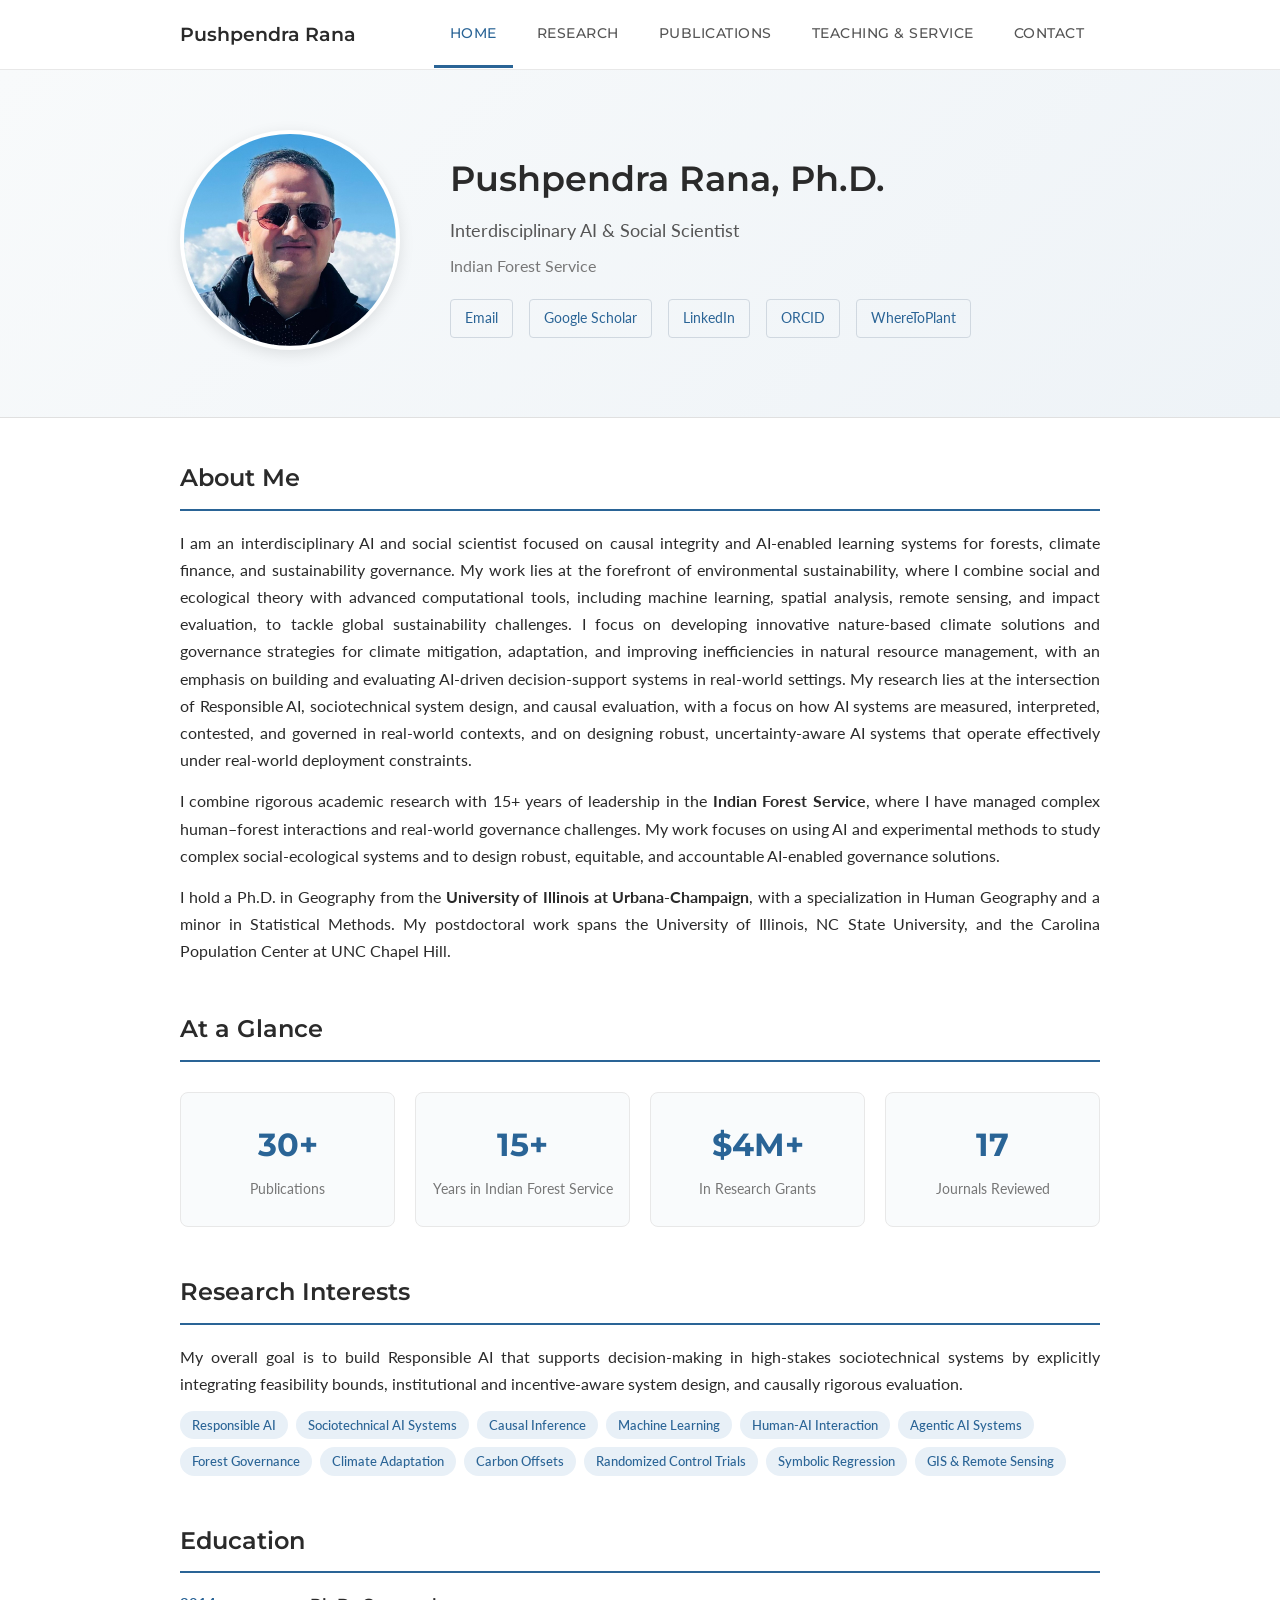
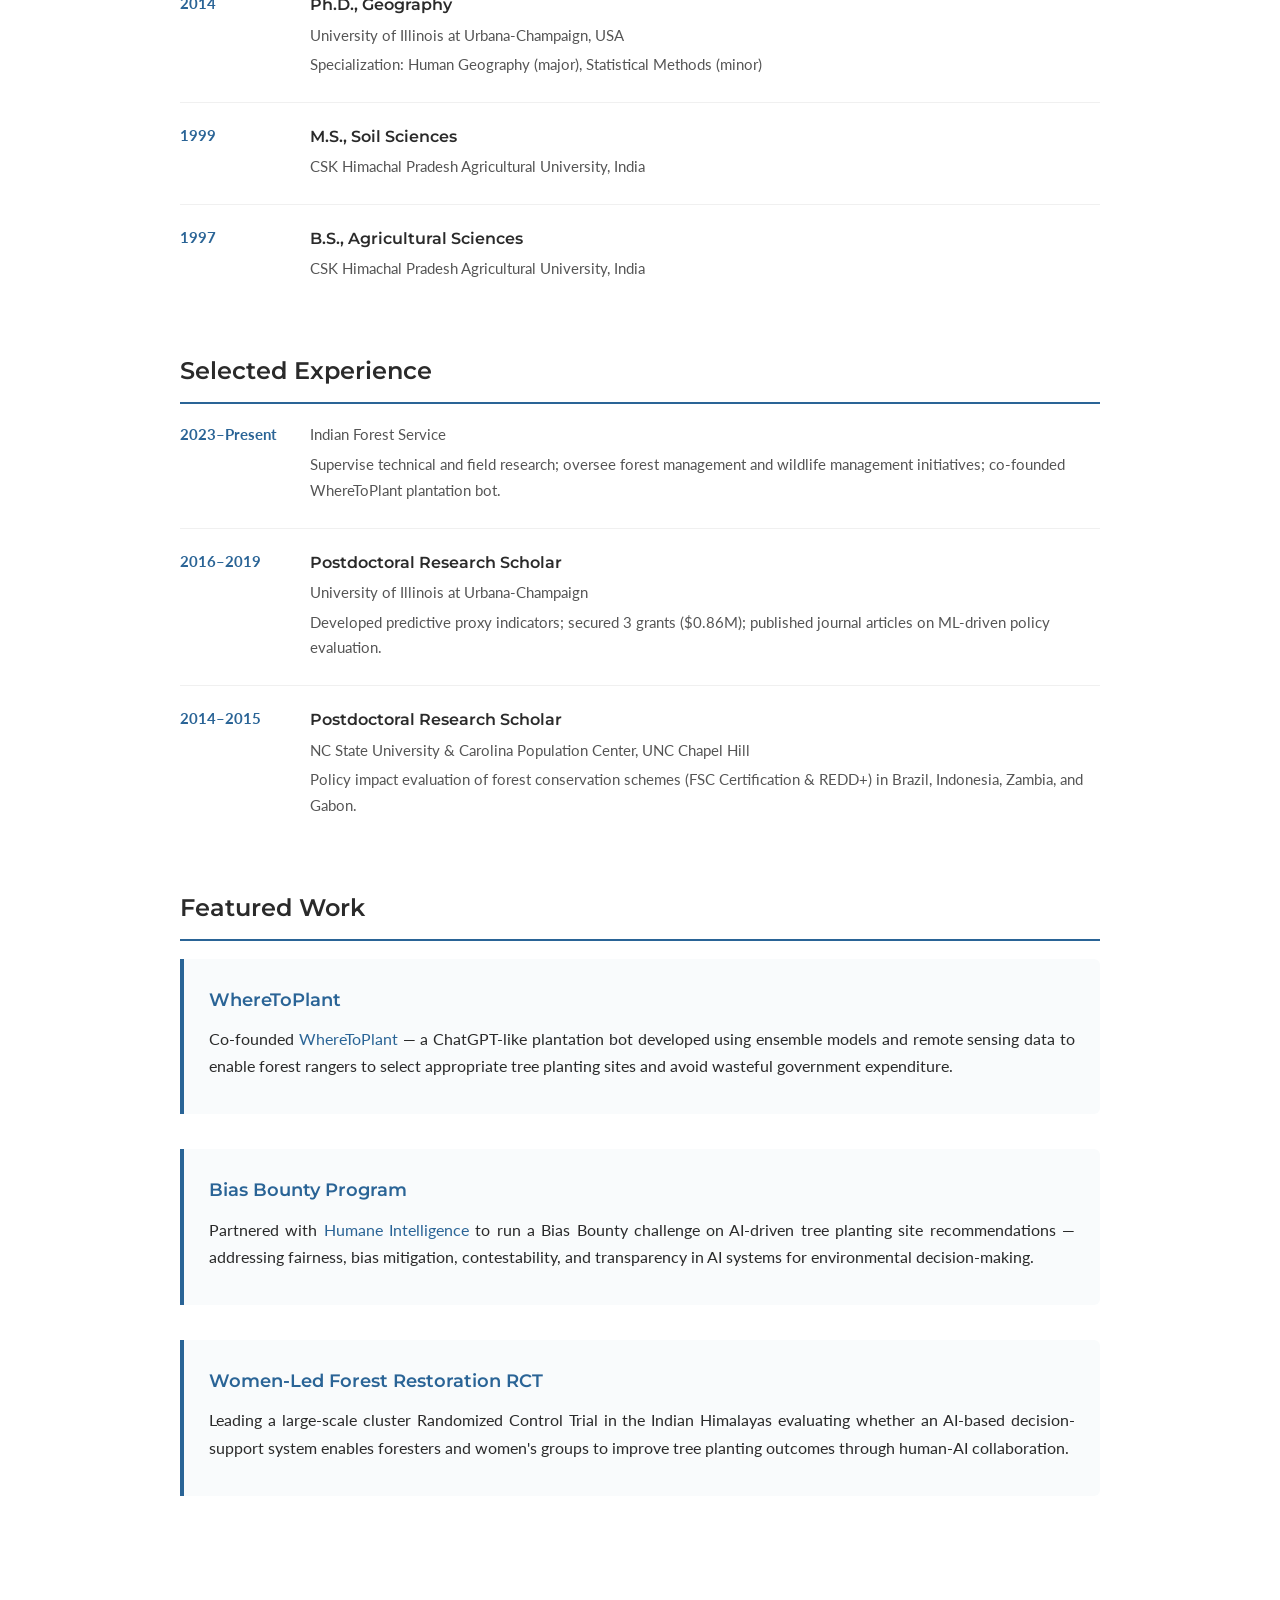
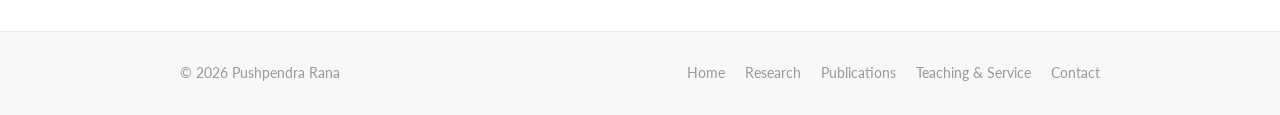
==== index.html @ c412a492 "Update index.html" ====
<!DOCTYPE html>
<html lang="en">
<head>
  <meta charset="UTF-8">
  <meta name="viewport" content="width=device-width, initial-scale=1.0">
  <title>Pushpendra Rana - AI &amp; Social Scientist</title>
  <link rel="stylesheet" href="style.css">
</head>
<body>

  <!-- Navigation -->
  <nav class="navbar">
    <div class="nav-container">
      <a href="index.html" class="nav-brand">Pushpendra Rana</a>
      <button class="nav-toggle" onclick="document.querySelector('.nav-links').classList.toggle('open')">
        <span></span><span></span><span></span>
      </button>
      <ul class="nav-links">
        <li><a href="index.html" class="active">Home</a></li>
        <li><a href="research.html">Research</a></li>
        <li><a href="publications.html">Publications</a></li>
        <li><a href="teaching.html">Teaching &amp; Service</a></li>
        <li><a href="contact.html">Contact</a></li>
      </ul>
    </div>
  </nav>

  <!-- Hero Section -->
  <section class="hero">
    <div class="hero-container">
      <div class="hero-photo">
        <img src="profile.jpg" alt="Pushpendra Rana" class="profile-img">
      </div>
      <div class="hero-text">
        <h1>Pushpendra Rana, Ph.D.</h1>
        <p class="title">Interdisciplinary AI &amp; Social Scientist</p>
        <p class="affiliation">Indian Forest Service</p>
        <div class="hero-links">
          <a href="mailto:pranaifs27@gmail.com">Email</a>
          <a href="https://scholar.google.com/citations?user=rwtphW4AAAAJ&hl=en" target="_blank">Google Scholar</a>
          <a href="https://www.linkedin.com/in/pushpendra-rana-ph-d-63721415/" target="_blank">LinkedIn</a>
          <a href="https://orcid.org/0000-0001-8626-3351" target="_blank">ORCID</a>
          <a href="https://www.wheretoplant.app/" target="_blank">WhereToPlant</a>
        </div>
      </div>
    </div>
  </section>

  <!-- Main Content -->
  <div class="main-content">

    <!-- About -->
    <section class="section">
      <h2>About Me</h2>
      <p>
      I am an interdisciplinary AI and social scientist focused on causal integrity and AI-enabled learning systems for forests, climate finance, and sustainability governance.
      My work lies at the forefront of environmental sustainability, where I combine social and ecological theory with advanced computational tools, including machine learning, spatial analysis, remote sensing, and impact evaluation, to tackle global sustainability challenges. I focus on developing innovative nature-based climate solutions and governance strategies for climate mitigation, adaptation, and improving inefficiencies in natural resource management, with an emphasis on building and evaluating AI-driven decision-support systems in real-world settings.
      My research lies at the intersection of Responsible AI, sociotechnical system design, and causal evaluation, with a focus on how AI systems are measured, interpreted, contested, and governed in real-world contexts, and on designing robust, uncertainty-aware AI systems that operate effectively under real-world deployment constraints.
      </p>
      <p>
        I combine rigorous academic research with 15+ years of leadership in the <strong>Indian Forest Service</strong>, where I have managed complex human&ndash;forest interactions and real-world governance challenges. My work focuses on using AI and experimental methods to study complex social-ecological systems and to design robust, equitable, and accountable AI-enabled governance solutions.
      </p>
      <p>
        I hold a Ph.D. in Geography from the <strong>University of Illinois at Urbana-Champaign</strong>, with a specialization in Human Geography and a minor in Statistical Methods. My postdoctoral work spans the University of Illinois, NC State University, and the Carolina Population Center at UNC Chapel Hill.
      </p>
    </section>

    <!-- Highlights -->
    <section class="section">
      <h2>At a Glance</h2>
      <div class="highlights">
        <div class="highlight-card">
          <span class="number">30+</span>
          <span class="label">Publications</span>
        </div>
        <div class="highlight-card">
          <span class="number">15+</span>
          <span class="label">Years in Indian Forest Service</span>
        </div>
        <div class="highlight-card">
          <span class="number">$4M+</span>
          <span class="label">In Research Grants</span>
        </div>
        <div class="highlight-card">
          <span class="number">17</span>
          <span class="label">Journals Reviewed</span>
        </div>
      </div>
    </section>

    <!-- Research Interests -->
    <section class="section">
      <h2>Research Interests</h2>
      <p>My overall goal is to build Responsible AI that supports decision-making in high-stakes sociotechnical systems by explicitly integrating feasibility bounds, institutional and incentive-aware system design, and causally rigorous evaluation.</p>
      <div class="research-keywords">
        <span class="keyword">Responsible AI</span>
        <span class="keyword">Sociotechnical AI Systems</span>
        <span class="keyword">Causal Inference</span>
        <span class="keyword">Machine Learning</span>
        <span class="keyword">Human-AI Interaction</span>
        <span class="keyword">Agentic AI Systems</span>
        <span class="keyword">Forest Governance</span>
        <span class="keyword">Climate Adaptation</span>
        <span class="keyword">Carbon Offsets</span>
        <span class="keyword">Randomized Control Trials</span>
        <span class="keyword">Symbolic Regression</span>
        <span class="keyword">GIS &amp; Remote Sensing</span>
      </div>
    </section>

    <!-- Education -->
    <section class="section">
      <h2>Education</h2>
      <div class="timeline-item">
        <div class="timeline-year">2014</div>
        <div class="timeline-content">
          <h4>Ph.D., Geography</h4>
          <p>University of Illinois at Urbana-Champaign, USA</p>
          <p>Specialization: Human Geography (major), Statistical Methods (minor)</p>
        </div>
      </div>
      <div class="timeline-item">
        <div class="timeline-year">1999</div>
        <div class="timeline-content">
          <h4>M.S., Soil Sciences</h4>
          <p>CSK Himachal Pradesh Agricultural University, India</p>
        </div>
      </div>
      <div class="timeline-item">
        <div class="timeline-year">1997</div>
        <div class="timeline-content">
          <h4>B.S., Agricultural Sciences</h4>
          <p>CSK Himachal Pradesh Agricultural University, India</p>
        </div>
      </div>
    </section>

    <!-- Selected Experience -->
    <section class="section">
      <h2>Selected Experience</h2>
      <div class="timeline-item">
        <div class="timeline-year">2023&ndash;Present</div>
        <div class="timeline-content">
         <p>Indian Forest Service</p>
          <p>Supervise technical and field research; oversee forest management and wildlife management initiatives; co-founded WhereToPlant plantation bot.</p>
        </div>
       </div>
      <div class="timeline-item">
        <div class="timeline-year">2016&ndash;2019</div>
        <div class="timeline-content">
          <h4>Postdoctoral Research Scholar</h4>
          <p>University of Illinois at Urbana-Champaign</p>
          <p>Developed predictive proxy indicators; secured 3 grants ($0.86M); published journal articles on ML-driven policy evaluation.</p>
        </div>
      </div>
      <div class="timeline-item">
        <div class="timeline-year">2014&ndash;2015</div>
        <div class="timeline-content">
          <h4>Postdoctoral Research Scholar</h4>
          <p>NC State University &amp; Carolina Population Center, UNC Chapel Hill</p>
          <p>Policy impact evaluation of forest conservation schemes (FSC Certification & REDD+) in Brazil, Indonesia, Zambia, and Gabon.</p>
        </div>
      </div>
    </section>

    <!-- News / Featured -->
    <section class="section">
      <h2>Featured Work</h2>
      <div class="research-area">
        <h3>WhereToPlant</h3>
        <p>Co-founded <a href="https://www.wheretoplant.app/" target="_blank">WhereToPlant</a> &mdash; a ChatGPT-like plantation bot developed using ensemble models and remote sensing data to enable forest rangers to select appropriate tree planting sites and avoid wasteful government expenditure.</p>
      </div>
      <div class="research-area">
        <h3>Bias Bounty Program</h3>
        <p>Partnered with <a href="https://humane-intelligence.org/programs-services/bias-bounty/challenge-set-3/" target="_blank">Humane Intelligence</a> to run a Bias Bounty challenge on AI-driven tree planting site recommendations &mdash; addressing fairness, bias mitigation, contestability, and transparency in AI systems for environmental decision-making.</p>
      </div>
      <div class="research-area">
        <h3>Women-Led Forest Restoration RCT</h3>
        <p>Leading a large-scale cluster Randomized Control Trial in the Indian Himalayas evaluating whether an AI-based decision-support system enables foresters and women's groups to improve tree planting outcomes through human-AI collaboration.</p>
      </div>
    </section>

  </div>

  <!-- Footer -->
  <footer class="footer">
    <div class="footer-container">
      <span>&copy; 2026 Pushpendra Rana</span>
      <div class="footer-links">
        <a href="index.html">Home</a>
        <a href="research.html">Research</a>
        <a href="publications.html">Publications</a>
        <a href="teaching.html">Teaching &amp; Service</a>
        <a href="contact.html">Contact</a>
      </div>
    </div>
  </footer>

</body>
</html>
---- style.css ----
/* ========================================
   Pushpendra Rana - Academic Website
   Inspired by clean academic design
   ======================================== */

@import url('https://fonts.googleapis.com/css2?family=Lato:wght@300;400;700&family=Montserrat:wght@400;500;600&display=swap');

/* Reset & Base */
*, *::before, *::after {
  margin: 0;
  padding: 0;
  box-sizing: border-box;
}

html {
  scroll-behavior: smooth;
}

body {
  font-family: 'Lato', sans-serif;
  color: #2a2a2a;
  background-color: #fff;
  line-height: 1.7;
  font-size: 16px;
}

a {
  color: #2a6496;
  text-decoration: none;
  transition: color 0.2s ease;
}

a:hover {
  color: #1a4a6e;
  text-decoration: underline;
}

img {
  max-width: 100%;
  height: auto;
}

/* Navigation */
.navbar {
  background-color: #fff;
  border-bottom: 1px solid #e8e8e8;
  position: sticky;
  top: 0;
  z-index: 100;
}

.nav-container {
  max-width: 960px;
  margin: 0 auto;
  padding: 0 20px;
  display: flex;
  justify-content: space-between;
  align-items: center;
}

.nav-brand {
  font-family: 'Montserrat', sans-serif;
  font-weight: 600;
  font-size: 1.2rem;
  color: #2a2a2a;
  padding: 18px 0;
  text-decoration: none;
}

.nav-brand:hover {
  color: #2a6496;
  text-decoration: none;
}

.nav-links {
  list-style: none;
  display: flex;
  gap: 8px;
}

.nav-links a {
  font-family: 'Montserrat', sans-serif;
  font-weight: 500;
  font-size: 0.9rem;
  color: #555;
  padding: 20px 16px;
  display: block;
  text-decoration: none;
  text-transform: uppercase;
  letter-spacing: 0.5px;
  transition: color 0.2s ease, border-bottom 0.2s ease;
  border-bottom: 3px solid transparent;
}

.nav-links a:hover,
.nav-links a.active {
  color: #2a6496;
  border-bottom: 3px solid #2a6496;
  text-decoration: none;
}

/* Hamburger Menu */
.nav-toggle {
  display: none;
  background: none;
  border: none;
  cursor: pointer;
  padding: 10px;
}

.nav-toggle span {
  display: block;
  width: 25px;
  height: 2px;
  background: #2a2a2a;
  margin: 6px 0;
  transition: 0.3s;
}

/* Hero Section */
.hero {
  background: linear-gradient(135deg, #f8fafb 0%, #eef3f7 100%);
  padding: 60px 0;
  border-bottom: 1px solid #e0e0e0;
}

.hero-container {
  max-width: 960px;
  margin: 0 auto;
  padding: 0 20px;
  display: flex;
  align-items: center;
  gap: 50px;
}

.hero-photo {
  flex-shrink: 0;
}

.hero-photo .profile-img {
  width: 220px;
  height: 220px;
  border-radius: 50%;
  object-fit: cover;
  border: 4px solid #fff;
  box-shadow: 0 4px 15px rgba(0,0,0,0.1);
  background-color: #d0d8e0;
}

/* Placeholder for profile photo */
.photo-placeholder {
  width: 220px;
  height: 220px;
  border-radius: 50%;
  background: linear-gradient(135deg, #4a7c59, #2a6496);
  display: flex;
  align-items: center;
  justify-content: center;
  color: #fff;
  font-size: 4rem;
  font-weight: 700;
  font-family: 'Montserrat', sans-serif;
  border: 4px solid #fff;
  box-shadow: 0 4px 15px rgba(0,0,0,0.1);
}

.hero-text h1 {
  font-family: 'Montserrat', sans-serif;
  font-size: 2.2rem;
  font-weight: 600;
  color: #2a2a2a;
  margin-bottom: 8px;
}

.hero-text .title {
  font-size: 1.1rem;
  color: #555;
  margin-bottom: 6px;
}

.hero-text .affiliation {
  font-size: 1rem;
  color: #777;
  margin-bottom: 20px;
}

.hero-links {
  display: flex;
  gap: 16px;
  flex-wrap: wrap;
}

.hero-links a {
  display: inline-flex;
  align-items: center;
  gap: 6px;
  font-size: 0.9rem;
  color: #2a6496;
  padding: 6px 14px;
  border: 1px solid #d0d8e0;
  border-radius: 4px;
  transition: all 0.2s ease;
}

.hero-links a:hover {
  background-color: #2a6496;
  color: #fff;
  text-decoration: none;
  border-color: #2a6496;
}

/* Main Content */
.main-content {
  max-width: 960px;
  margin: 0 auto;
  padding: 40px 20px;
}

/* Section Styling */
.section {
  margin-bottom: 45px;
}

.section h2 {
  font-family: 'Montserrat', sans-serif;
  font-size: 1.5rem;
  font-weight: 600;
  color: #2a2a2a;
  margin-bottom: 18px;
  padding-bottom: 10px;
  border-bottom: 2px solid #2a6496;
}

.section h3 {
  font-family: 'Montserrat', sans-serif;
  font-size: 1.15rem;
  font-weight: 600;
  color: #333;
  margin-top: 25px;
  margin-bottom: 10px;
}

.section p {
  margin-bottom: 14px;
  text-align: justify;
}

/* Research Areas */
.research-area {
  margin-bottom: 35px;
  padding: 25px;
  background: #f9fbfc;
  border-left: 4px solid #2a6496;
  border-radius: 0 6px 6px 0;
}

.research-area h3 {
  margin-top: 0;
  color: #2a6496;
}

.research-area p {
  margin-bottom: 10px;
}

.research-keywords {
  display: flex;
  flex-wrap: wrap;
  gap: 8px;
  margin-top: 12px;
}

.keyword {
  background-color: #e8f0f7;
  color: #2a6496;
  padding: 3px 12px;
  border-radius: 15px;
  font-size: 0.82rem;
  font-weight: 500;
}

/* Publications */
.pub-list {
  list-style: none;
}

.pub-list li {
  padding: 14px 0;
  border-bottom: 1px solid #f0f0f0;
  font-size: 0.95rem;
  line-height: 1.6;
}

.pub-list li:last-child {
  border-bottom: none;
}

.pub-year {
  display: inline-block;
  font-weight: 700;
  color: #2a6496;
  min-width: 45px;
}

.pub-title {
  font-weight: 600;
}

.pub-journal {
  font-style: italic;
  color: #555;
}

.pub-link {
  font-size: 0.85rem;
  margin-left: 4px;
}

/* Education & Experience */
.timeline-item {
  display: flex;
  gap: 20px;
  margin-bottom: 20px;
  padding-bottom: 20px;
  border-bottom: 1px solid #f0f0f0;
}

.timeline-item:last-child {
  border-bottom: none;
}

.timeline-year {
  flex-shrink: 0;
  width: 110px;
  font-weight: 700;
  color: #2a6496;
  font-size: 0.95rem;
}

.timeline-content h4 {
  font-family: 'Montserrat', sans-serif;
  font-weight: 600;
  font-size: 1rem;
  margin-bottom: 4px;
}

.timeline-content p {
  font-size: 0.95rem;
  color: #555;
  margin-bottom: 4px;
  text-align: left;
}

/* Contact Page */
.contact-grid {
  display: grid;
  grid-template-columns: 1fr 1fr;
  gap: 40px;
  margin-top: 20px;
}

.contact-info h3 {
  margin-top: 0;
}

.contact-info p {
  margin-bottom: 12px;
  font-size: 0.95rem;
}

.contact-info .label {
  font-weight: 700;
  color: #2a6496;
  display: block;
  margin-bottom: 2px;
  font-size: 0.85rem;
  text-transform: uppercase;
  letter-spacing: 0.5px;
}

.contact-map {
  background: #f0f4f8;
  border-radius: 8px;
  display: flex;
  align-items: center;
  justify-content: center;
  min-height: 250px;
  color: #777;
  font-style: italic;
}

/* Highlights / Stats */
.highlights {
  display: grid;
  grid-template-columns: repeat(4, 1fr);
  gap: 20px;
  margin: 30px 0;
}

.highlight-card {
  text-align: center;
  padding: 25px 15px;
  background: #f9fbfc;
  border-radius: 8px;
  border: 1px solid #e8e8e8;
}

.highlight-card .number {
  font-family: 'Montserrat', sans-serif;
  font-size: 2rem;
  font-weight: 700;
  color: #2a6496;
  display: block;
}

.highlight-card .label {
  font-size: 0.85rem;
  color: #777;
  margin-top: 5px;
  display: block;
}

/* Page Header (for inner pages) */
.page-header {
  background: linear-gradient(135deg, #f8fafb 0%, #eef3f7 100%);
  padding: 40px 0;
  border-bottom: 1px solid #e0e0e0;
}

.page-header h1 {
  max-width: 960px;
  margin: 0 auto;
  padding: 0 20px;
  font-family: 'Montserrat', sans-serif;
  font-size: 2rem;
  font-weight: 600;
  color: #2a2a2a;
}

/* Footer */
.footer {
  background-color: #f8f8f8;
  border-top: 1px solid #e8e8e8;
  padding: 30px 0;
  margin-top: 50px;
}

.footer-container {
  max-width: 960px;
  margin: 0 auto;
  padding: 0 20px;
  display: flex;
  justify-content: space-between;
  align-items: center;
  font-size: 0.85rem;
  color: #999;
}

.footer-links {
  display: flex;
  gap: 20px;
}

.footer-links a {
  color: #999;
  font-size: 0.85rem;
}

.footer-links a:hover {
  color: #2a6496;
}

/* Responsive */
@media (max-width: 768px) {
  .nav-toggle {
    display: block;
  }

  .nav-links {
    display: none;
    position: absolute;
    top: 100%;
    left: 0;
    right: 0;
    background: #fff;
    flex-direction: column;
    border-bottom: 1px solid #e8e8e8;
    box-shadow: 0 4px 6px rgba(0,0,0,0.05);
  }

  .nav-links.open {
    display: flex;
  }

  .nav-links a {
    padding: 14px 20px;
    border-bottom: none;
  }

  .hero-container {
    flex-direction: column;
    text-align: center;
    gap: 25px;
    padding: 0 20px;
  }

  .hero-links {
    justify-content: center;
  }

  .hero-text h1 {
    font-size: 1.8rem;
  }

  .highlights {
    grid-template-columns: repeat(2, 1fr);
  }

  .contact-grid {
    grid-template-columns: 1fr;
  }

  .timeline-item {
    flex-direction: column;
    gap: 5px;
  }

  .timeline-year {
    width: auto;
  }

  .footer-container {
    flex-direction: column;
    gap: 10px;
    text-align: center;
  }
}

@media (max-width: 480px) {
  .highlights {
    grid-template-columns: 1fr 1fr;
    gap: 12px;
  }

  .hero-text h1 {
    font-size: 1.5rem;
  }

  .photo-placeholder {
    width: 160px;
    height: 160px;
    font-size: 3rem;
  }
}
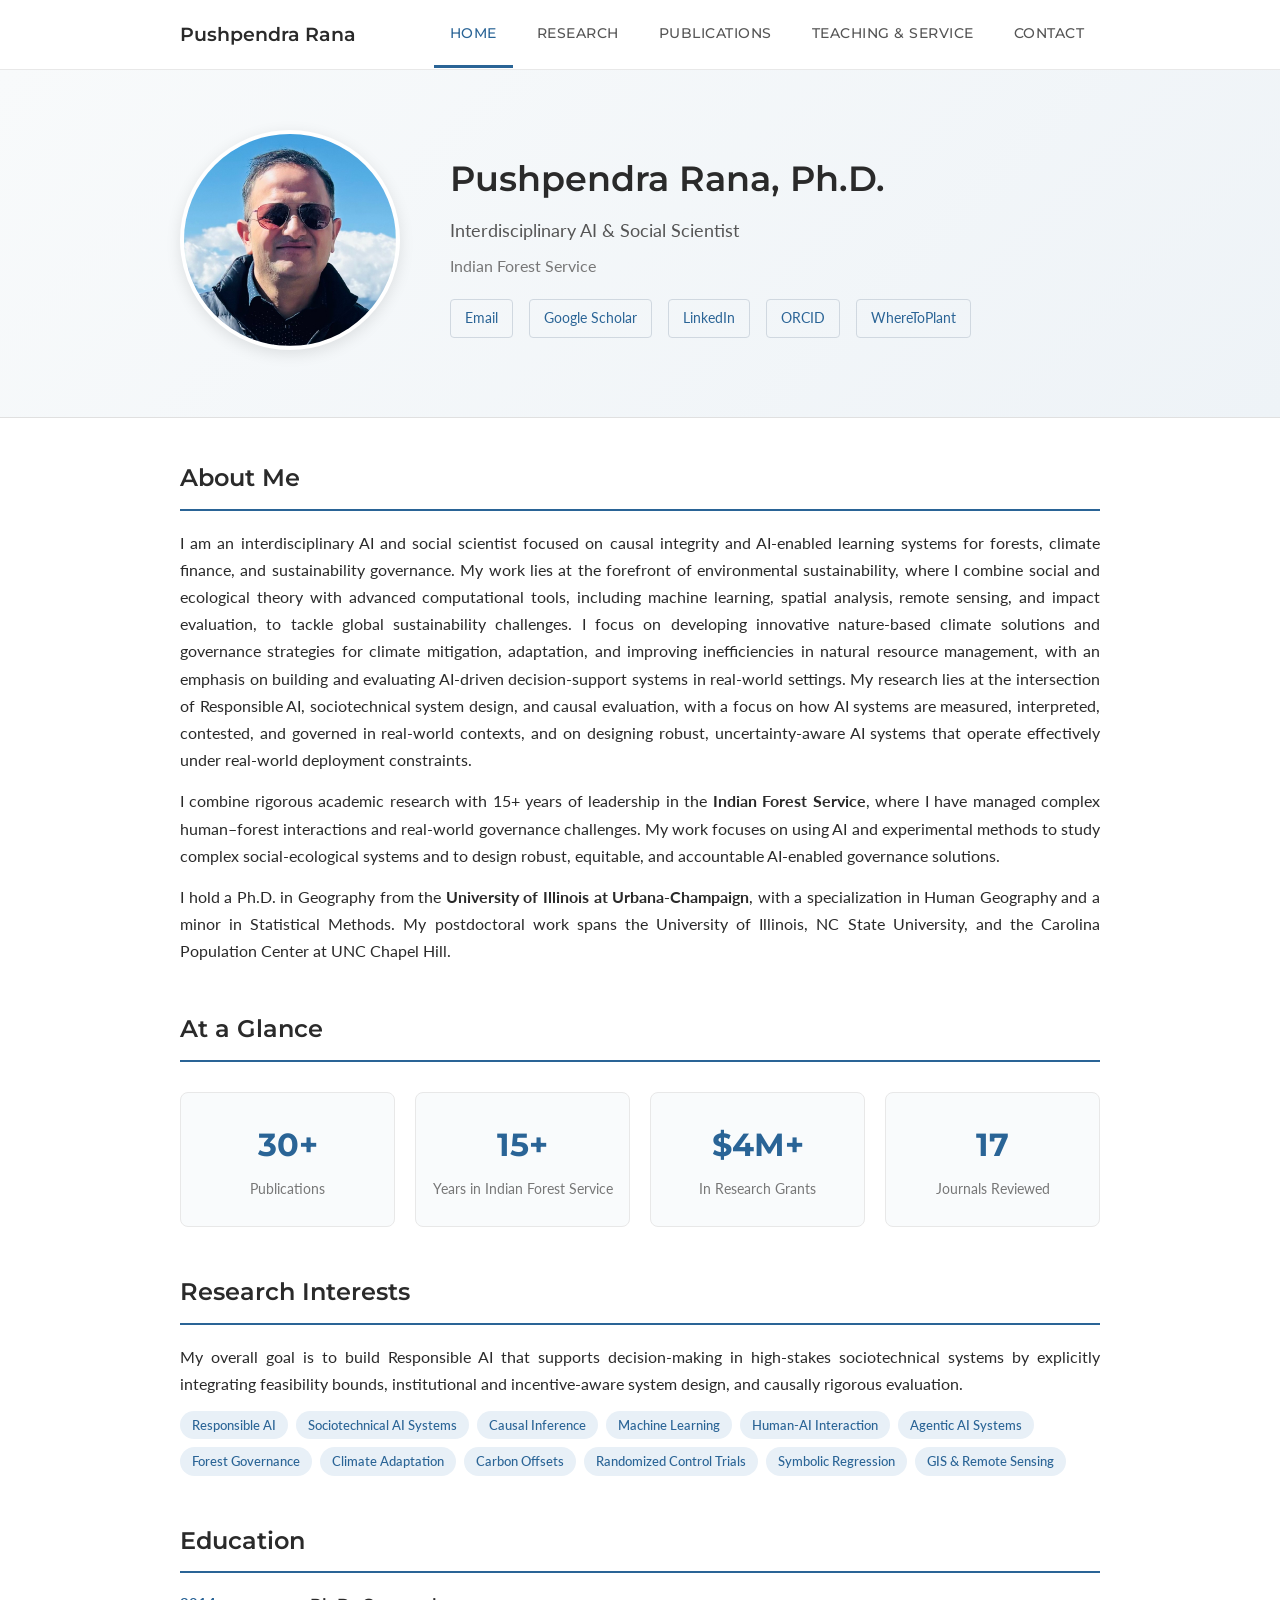
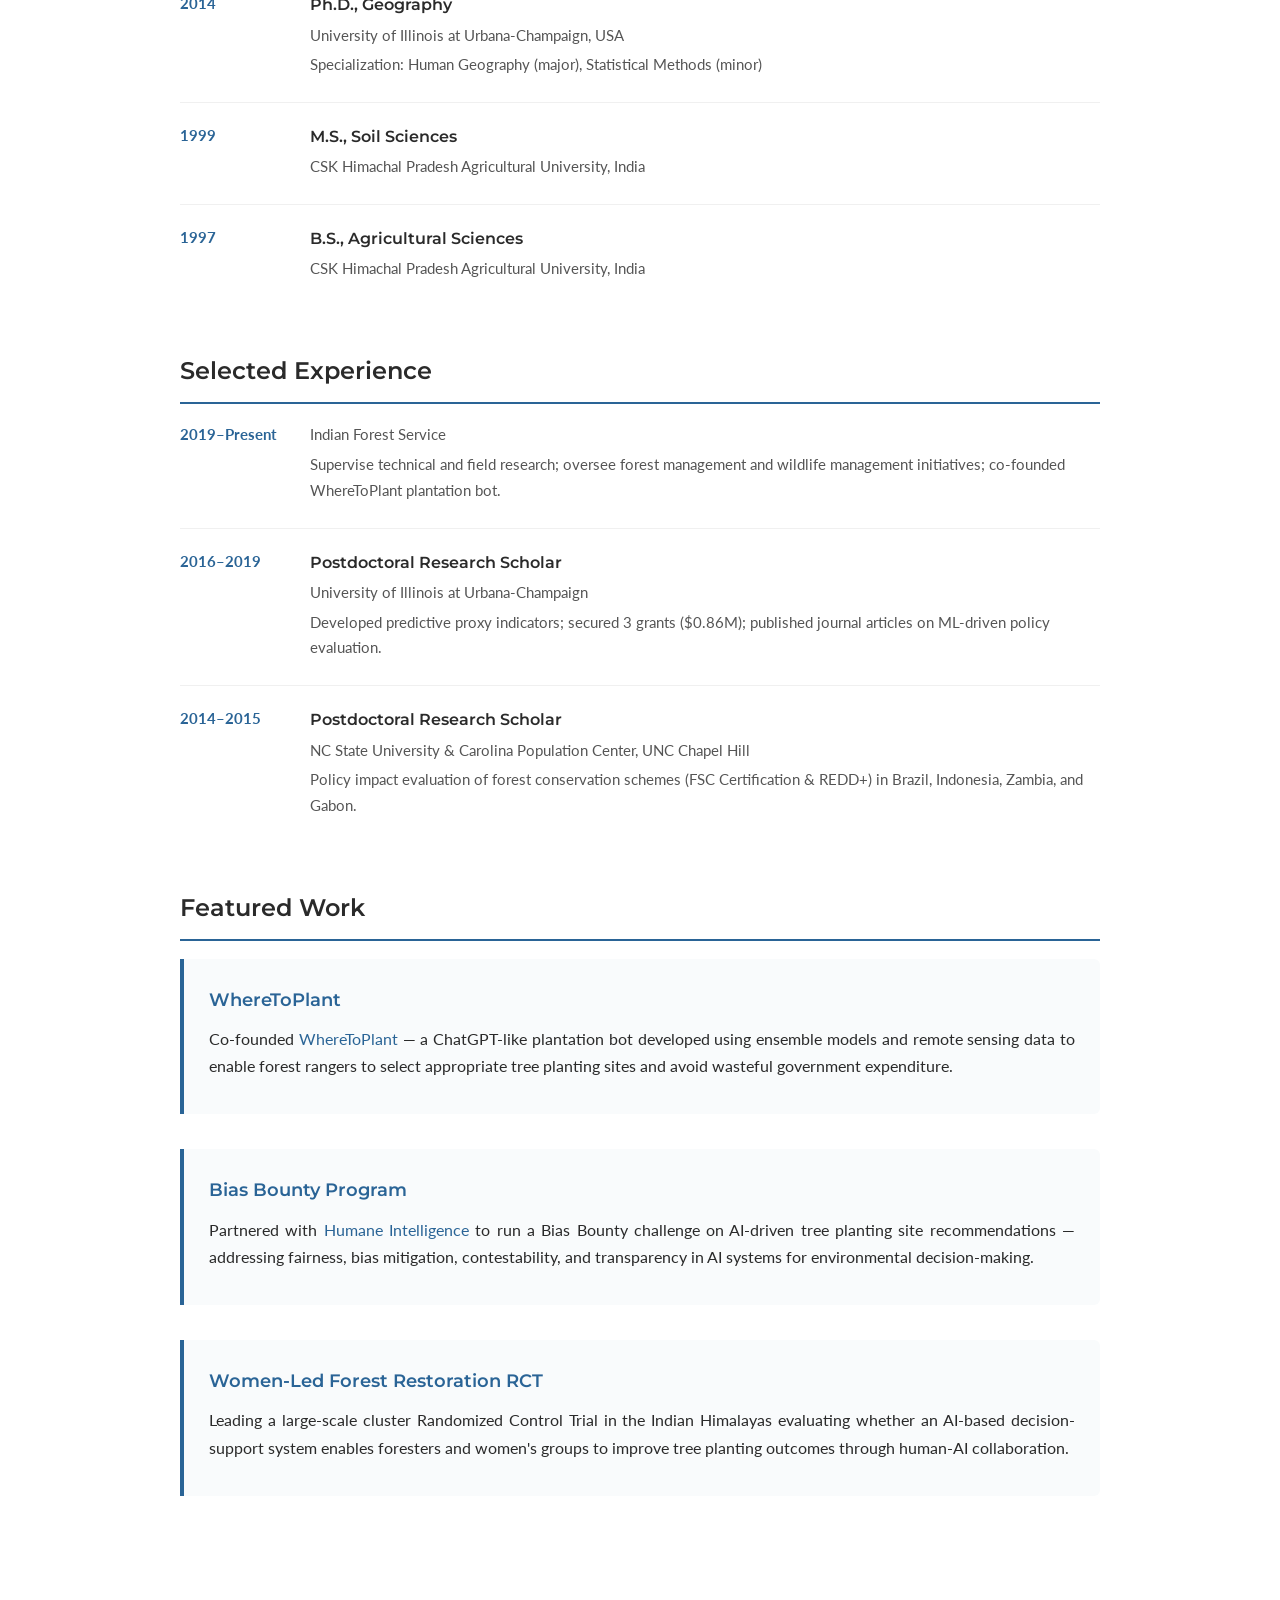
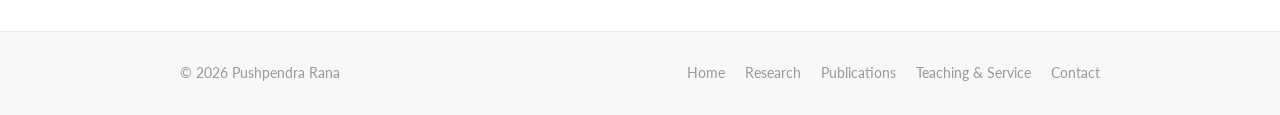
==== commit 0a275944: "Update index.html" ====
--- a/index.html
+++ b/index.html
@@ -139,7 +139,7 @@
     <section class="section">
       <h2>Selected Experience</h2>
       <div class="timeline-item">
-        <div class="timeline-year">2023&ndash;Present</div>
+        <div class="timeline-year">2019&ndash;Present</div>
         <div class="timeline-content">
          <p>Indian Forest Service</p>
           <p>Supervise technical and field research; oversee forest management and wildlife management initiatives; co-founded WhereToPlant plantation bot.</p>
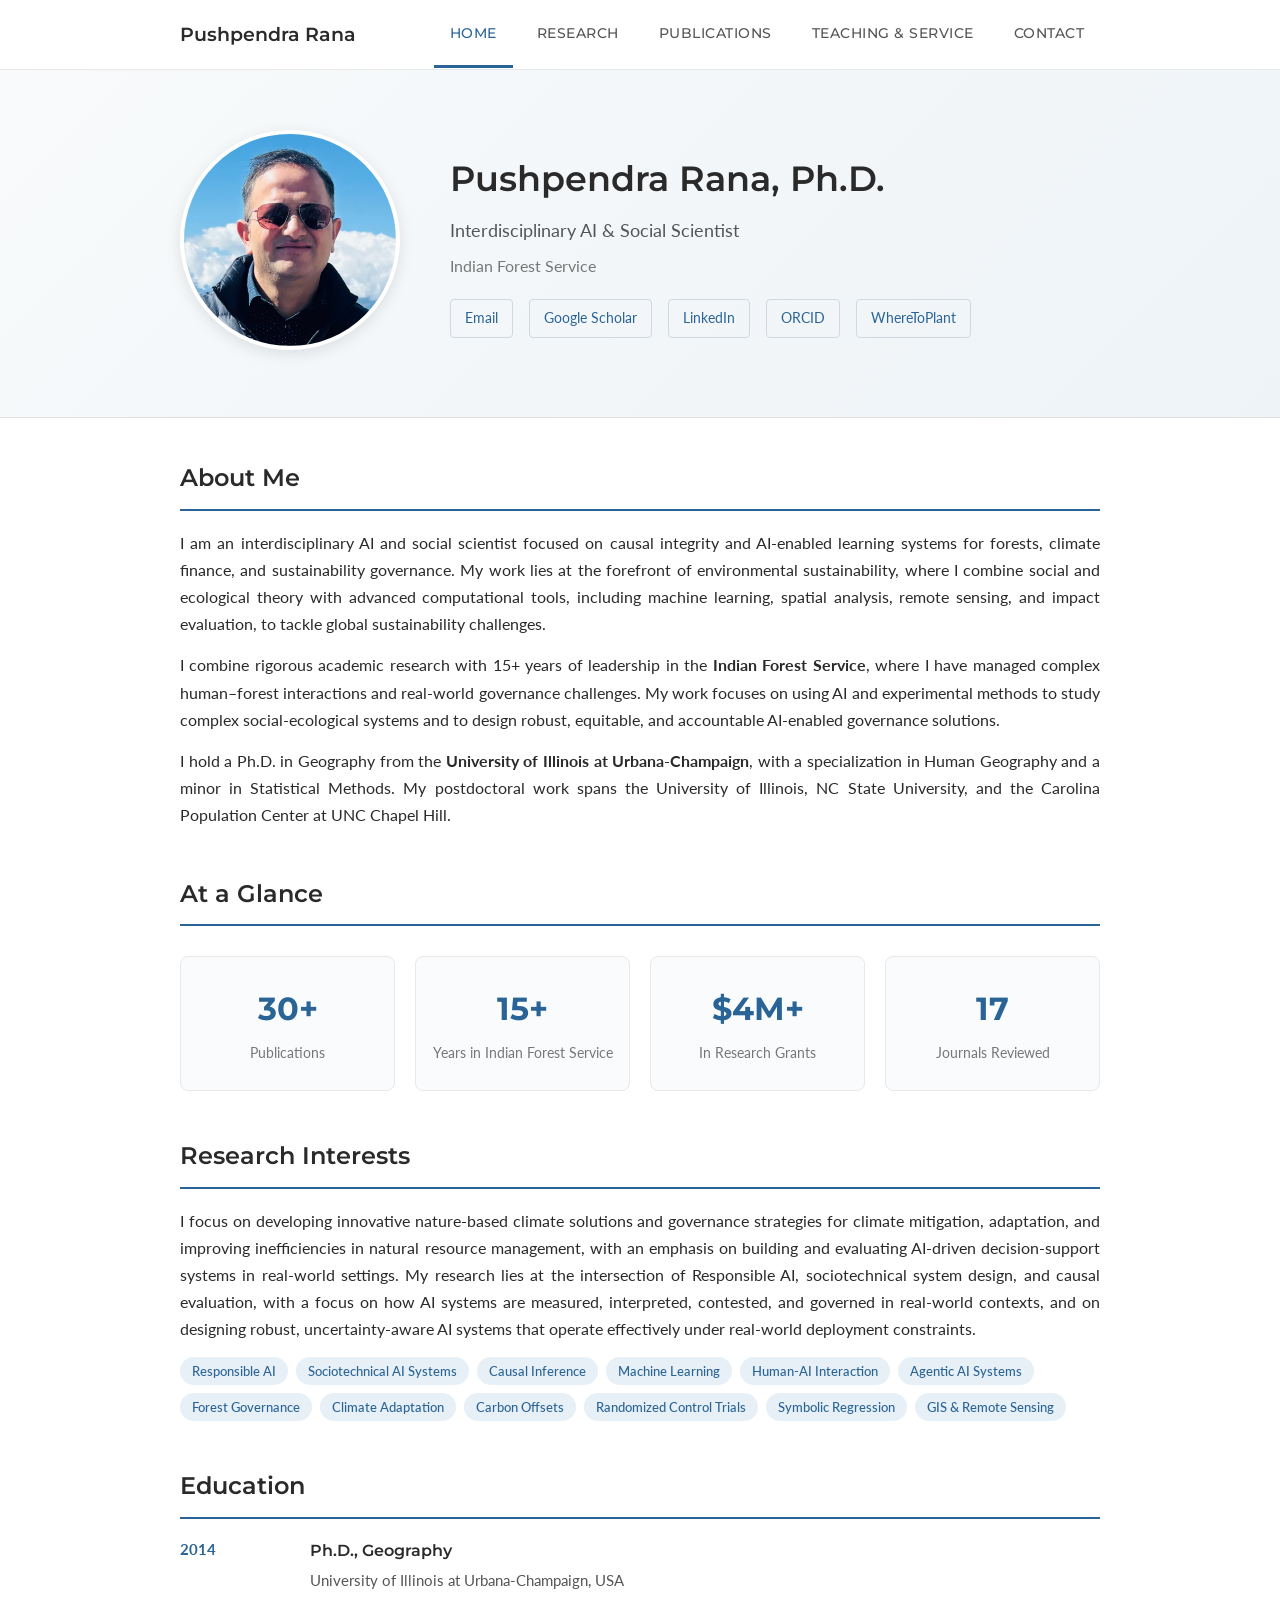
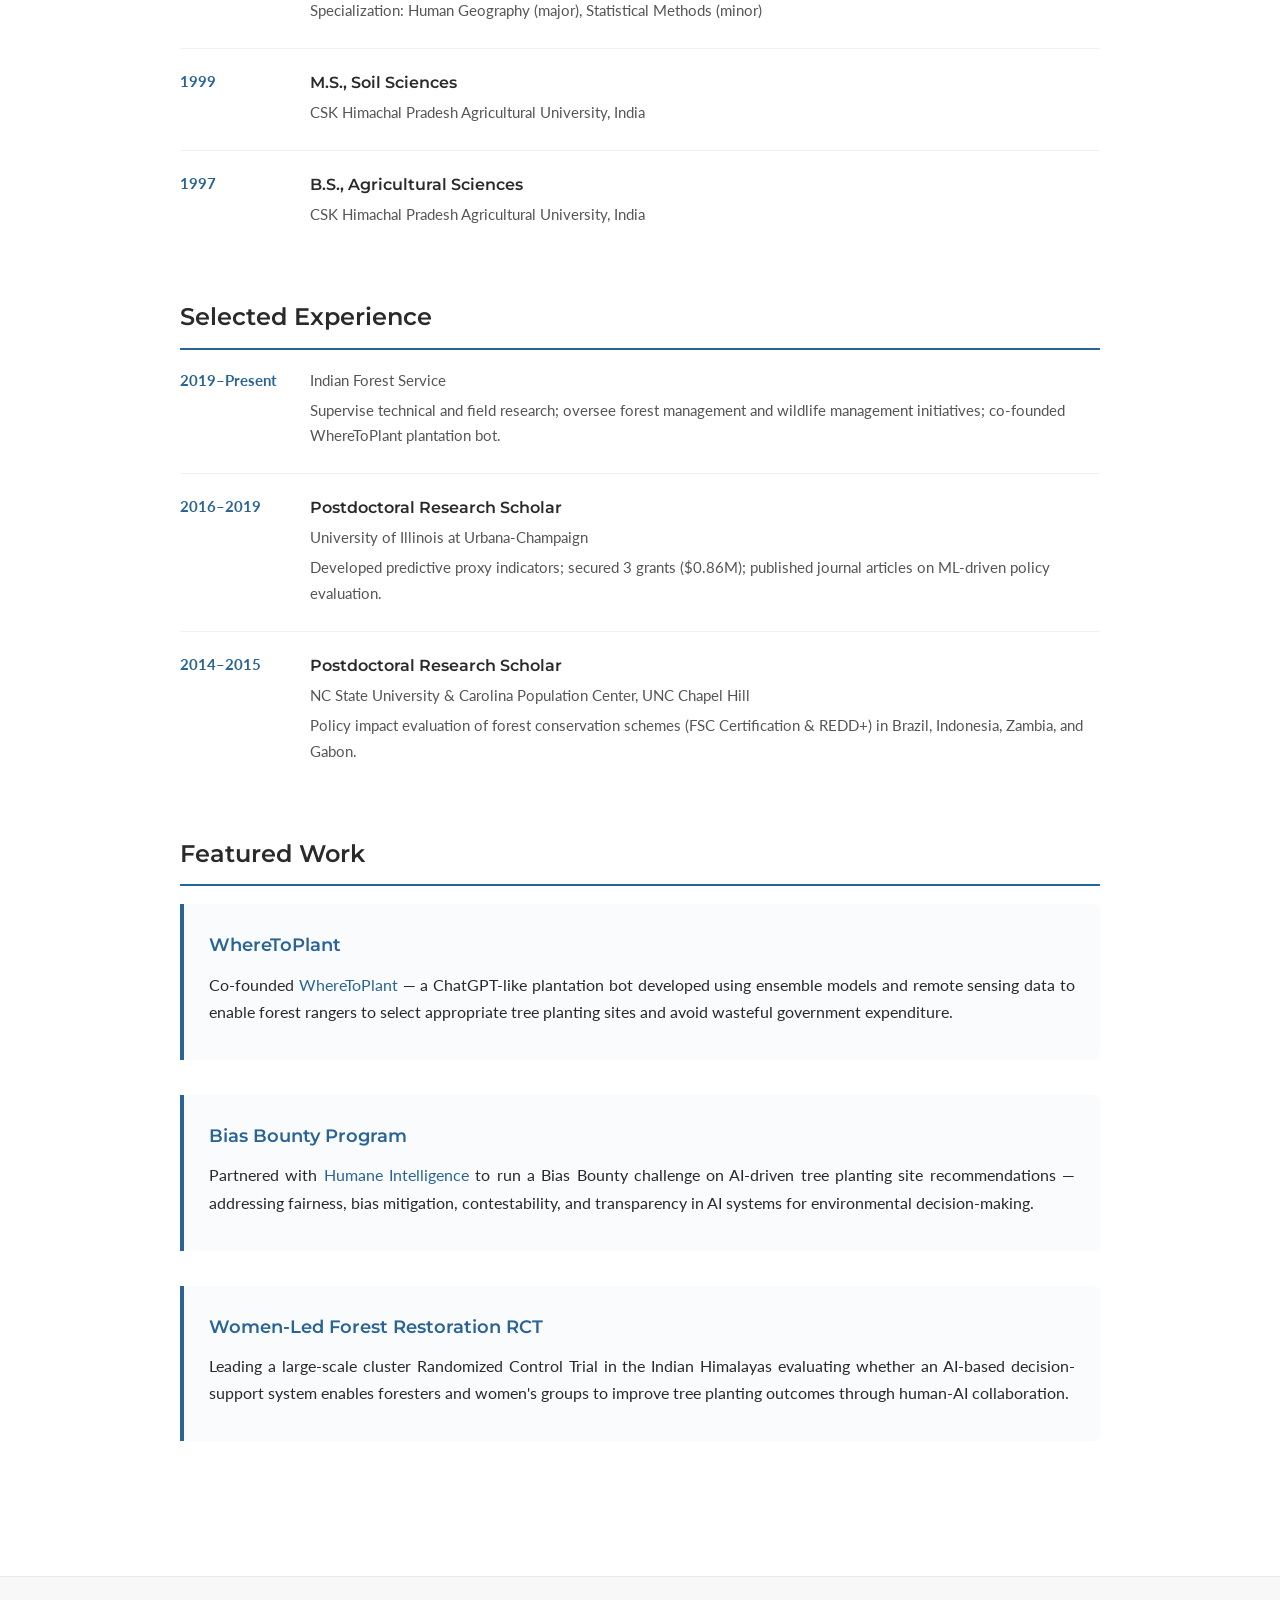
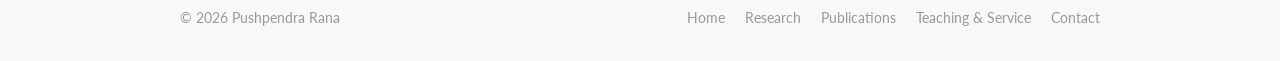
==== commit cea048c8: "Update index.html" ====
--- a/index.html
+++ b/index.html
@@ -54,9 +54,7 @@
       <h2>About Me</h2>
       <p>
       I am an interdisciplinary AI and social scientist focused on causal integrity and AI-enabled learning systems for forests, climate finance, and sustainability governance.
-      My work lies at the forefront of environmental sustainability, where I combine social and ecological theory with advanced computational tools, including machine learning, spatial analysis, remote sensing, and impact evaluation, to tackle global sustainability challenges. I focus on developing innovative nature-based climate solutions and governance strategies for climate mitigation, adaptation, and improving inefficiencies in natural resource management, with an emphasis on building and evaluating AI-driven decision-support systems in real-world settings.
-      My research lies at the intersection of Responsible AI, sociotechnical system design, and causal evaluation, with a focus on how AI systems are measured, interpreted, contested, and governed in real-world contexts, and on designing robust, uncertainty-aware AI systems that operate effectively under real-world deployment constraints.
-      </p>
+      My work lies at the forefront of environmental sustainability, where I combine social and ecological theory with advanced computational tools, including machine learning, spatial analysis, remote sensing, and impact evaluation, to tackle global sustainability challenges. 
       <p>
         I combine rigorous academic research with 15+ years of leadership in the <strong>Indian Forest Service</strong>, where I have managed complex human&ndash;forest interactions and real-world governance challenges. My work focuses on using AI and experimental methods to study complex social-ecological systems and to design robust, equitable, and accountable AI-enabled governance solutions.
       </p>
@@ -91,7 +89,10 @@
     <!-- Research Interests -->
     <section class="section">
       <h2>Research Interests</h2>
-      <p>My overall goal is to build Responsible AI that supports decision-making in high-stakes sociotechnical systems by explicitly integrating feasibility bounds, institutional and incentive-aware system design, and causally rigorous evaluation.</p>
+      <p>I focus on developing innovative nature-based climate solutions and governance strategies for climate mitigation, adaptation, and improving inefficiencies in natural resource management, with an emphasis on building and evaluating AI-driven decision-support systems in real-world settings.
+      My research lies at the intersection of Responsible AI, sociotechnical system design, and causal evaluation, with a focus on how AI systems are measured, interpreted, contested, and governed in real-world contexts, and on designing robust, uncertainty-aware AI systems that operate effectively under real-world deployment constraints.
+      </p>
+      </p>
       <div class="research-keywords">
         <span class="keyword">Responsible AI</span>
         <span class="keyword">Sociotechnical AI Systems</span>
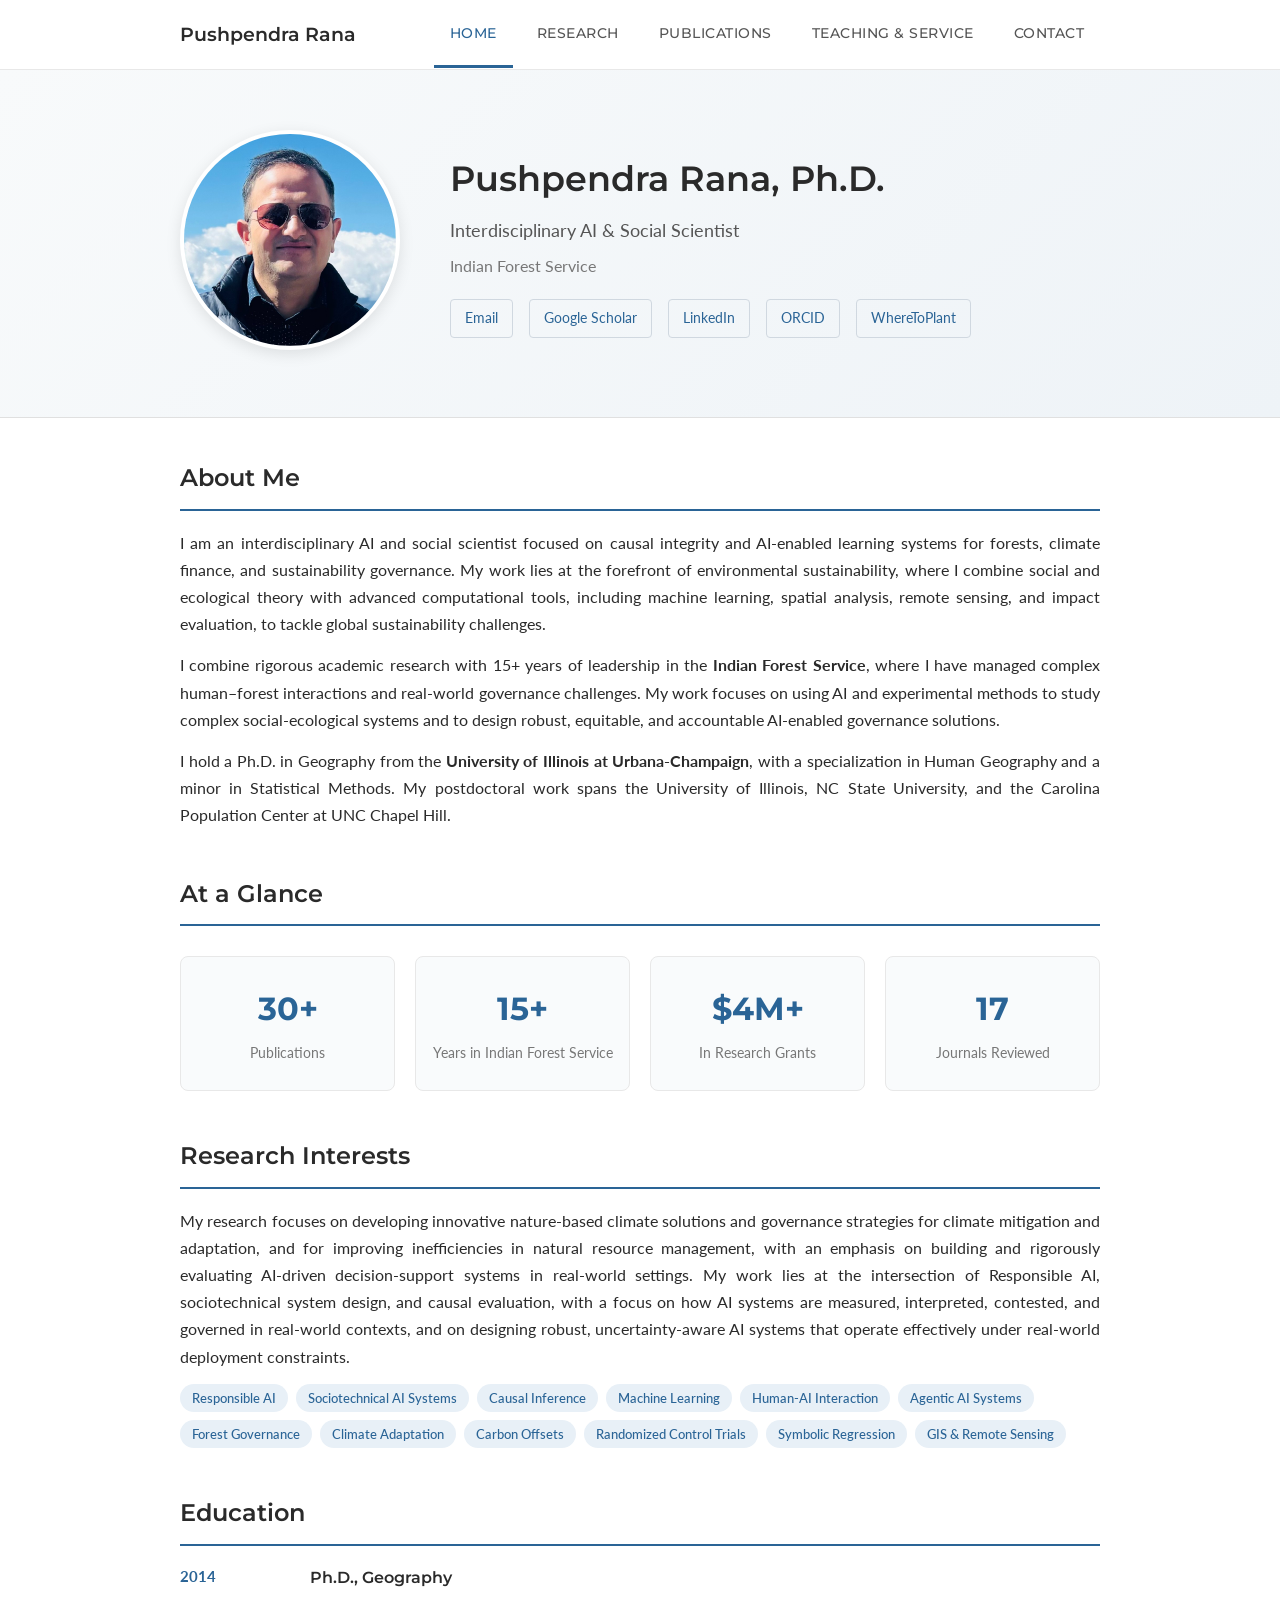
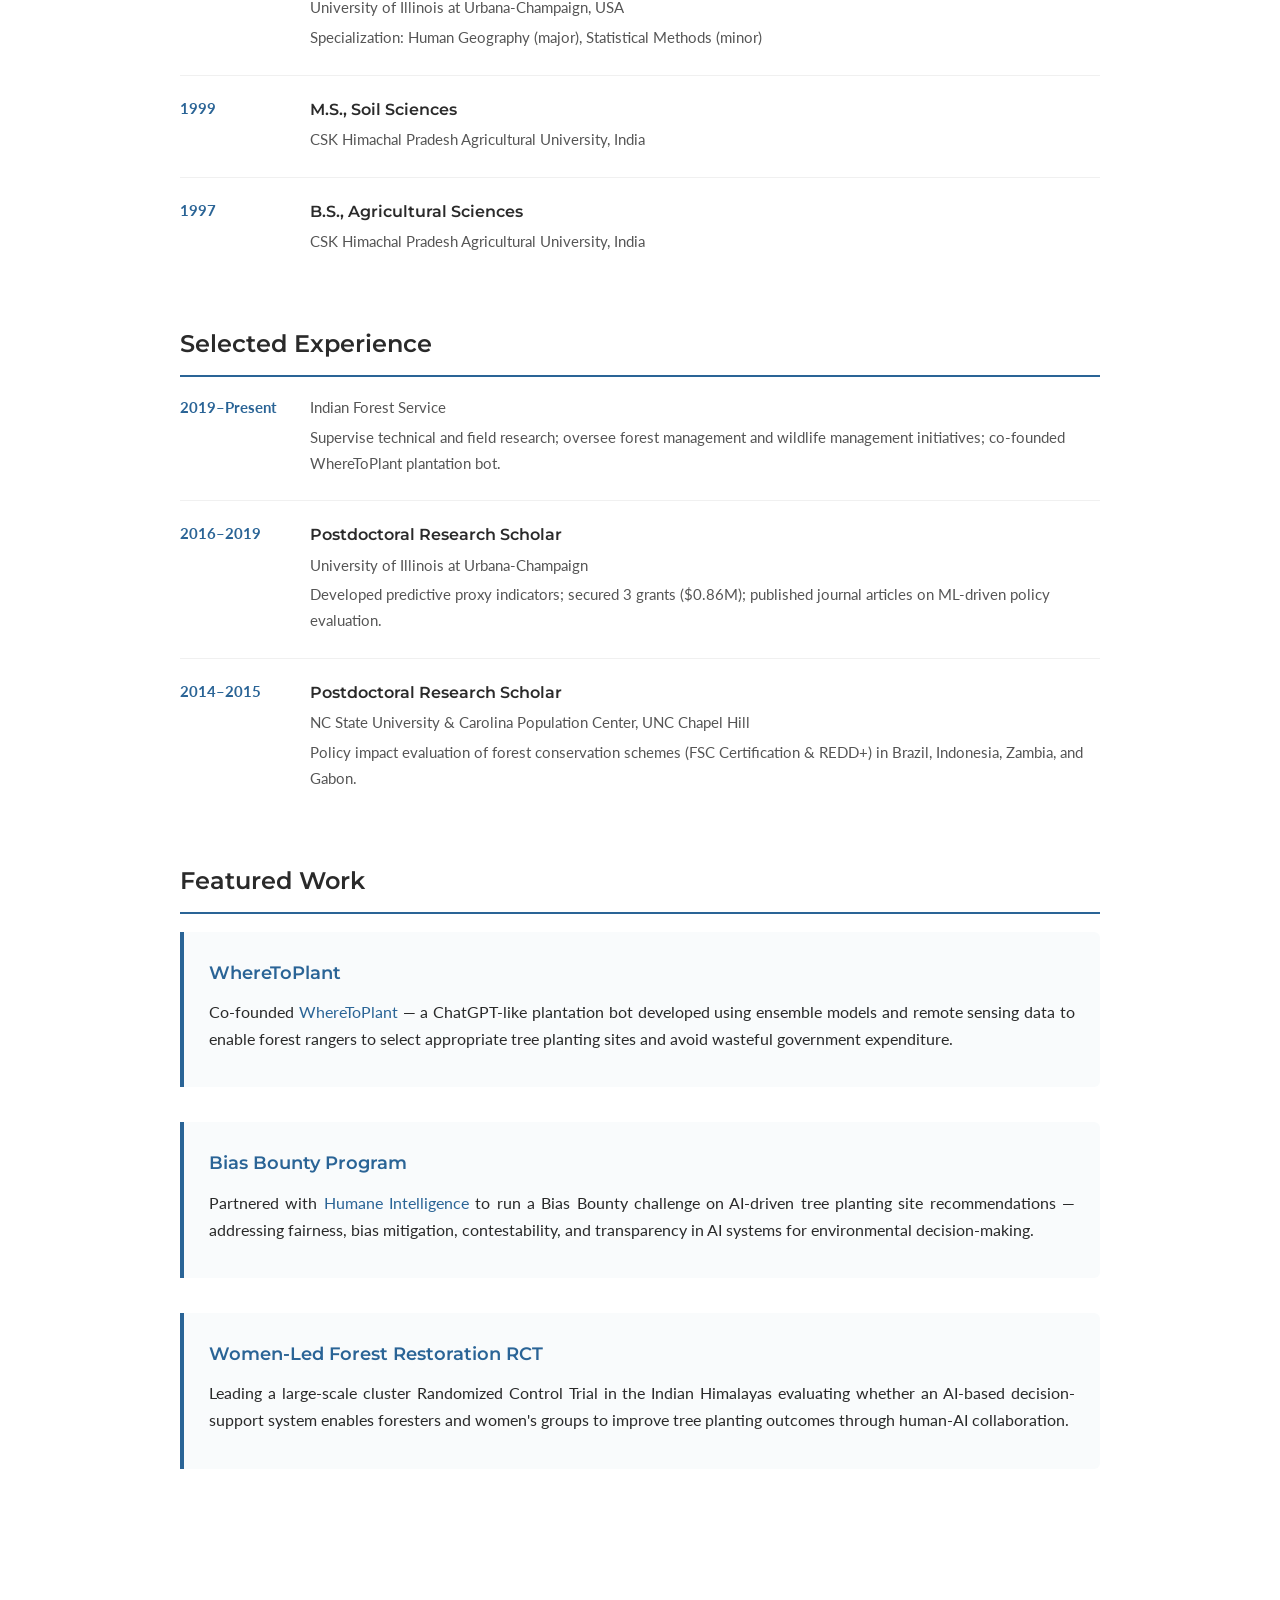
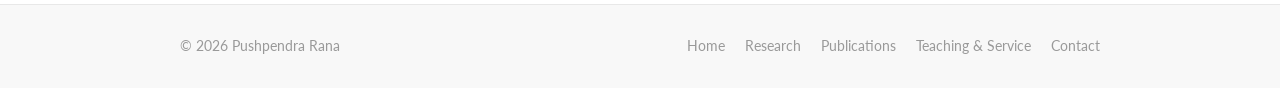
==== commit 8cfe844a: "Update index.html" ====
--- a/index.html
+++ b/index.html
@@ -89,9 +89,7 @@
     <!-- Research Interests -->
     <section class="section">
       <h2>Research Interests</h2>
-      <p>I focus on developing innovative nature-based climate solutions and governance strategies for climate mitigation, adaptation, and improving inefficiencies in natural resource management, with an emphasis on building and evaluating AI-driven decision-support systems in real-world settings.
-      My research lies at the intersection of Responsible AI, sociotechnical system design, and causal evaluation, with a focus on how AI systems are measured, interpreted, contested, and governed in real-world contexts, and on designing robust, uncertainty-aware AI systems that operate effectively under real-world deployment constraints.
-      </p>
+      <p>My research focuses on developing innovative nature-based climate solutions and governance strategies for climate mitigation and adaptation, and for improving inefficiencies in natural resource management, with an emphasis on building and rigorously evaluating AI-driven decision-support systems in real-world settings. My work lies at the intersection of Responsible AI, sociotechnical system design, and causal evaluation, with a focus on how AI systems are measured, interpreted, contested, and governed in real-world contexts, and on designing robust, uncertainty-aware AI systems that operate effectively under real-world deployment constraints.  </p>
       </p>
       <div class="research-keywords">
         <span class="keyword">Responsible AI</span>
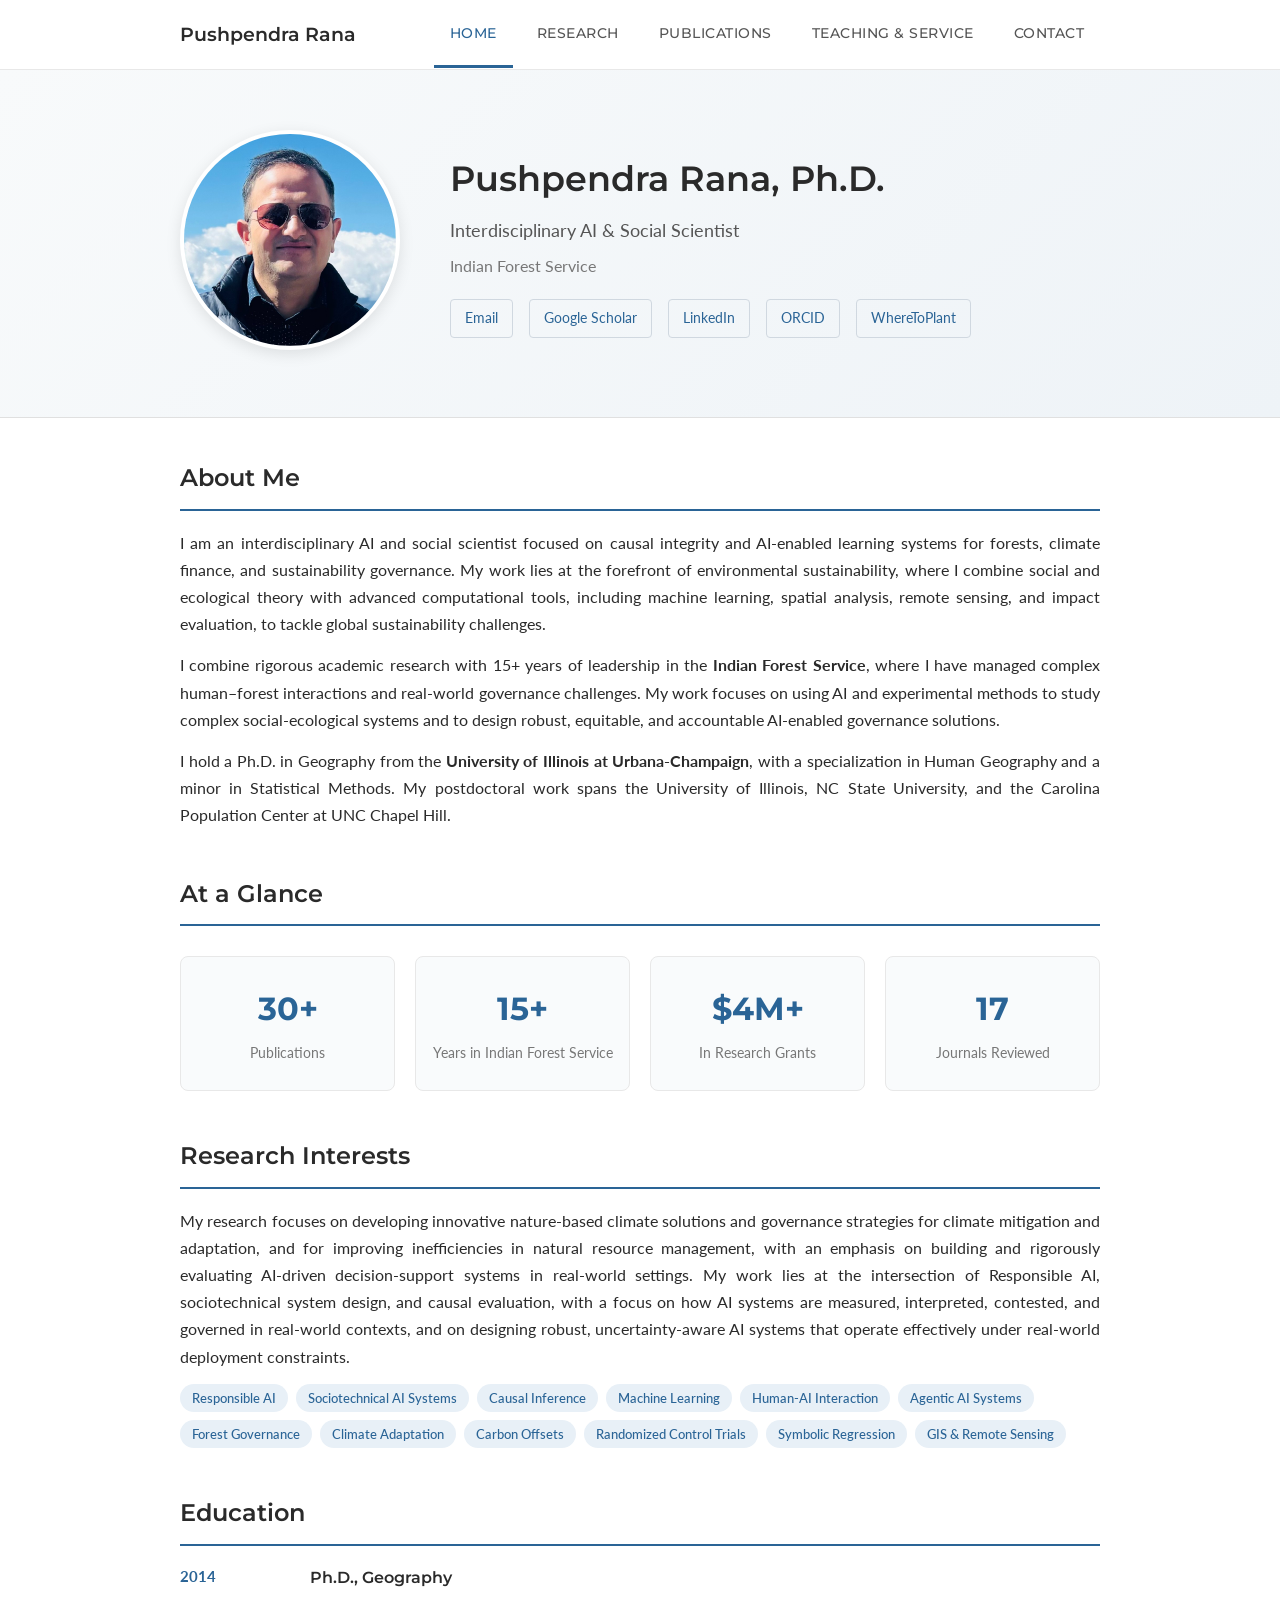
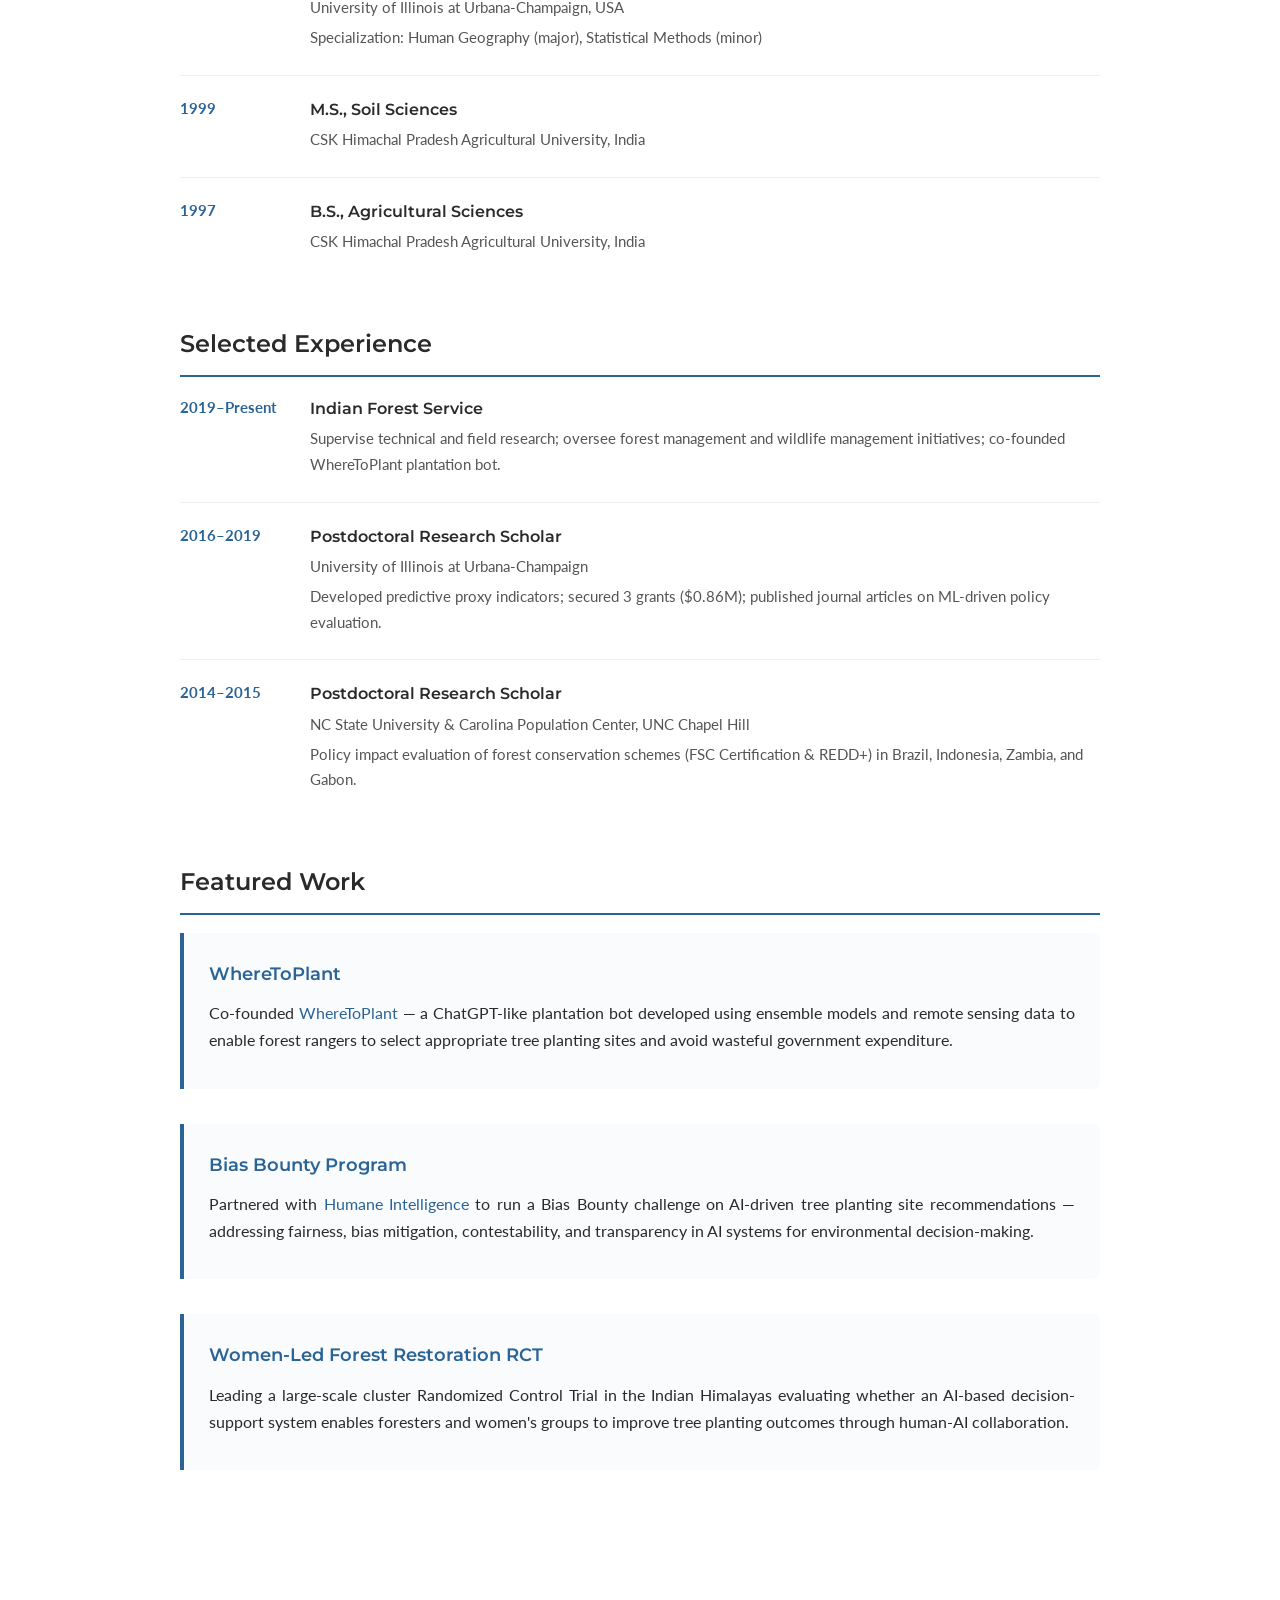
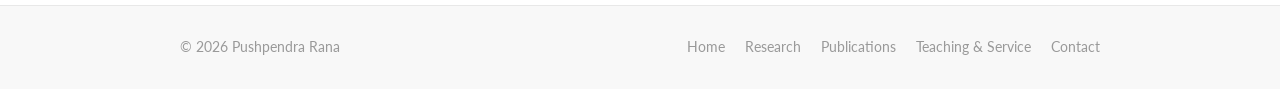
==== commit 9d6fe6d2: "Update index.html" ====
--- a/index.html
+++ b/index.html
@@ -140,7 +140,7 @@
       <div class="timeline-item">
         <div class="timeline-year">2019&ndash;Present</div>
         <div class="timeline-content">
-         <p>Indian Forest Service</p>
+         <h4>Indian Forest Service</h4>
           <p>Supervise technical and field research; oversee forest management and wildlife management initiatives; co-founded WhereToPlant plantation bot.</p>
         </div>
        </div>
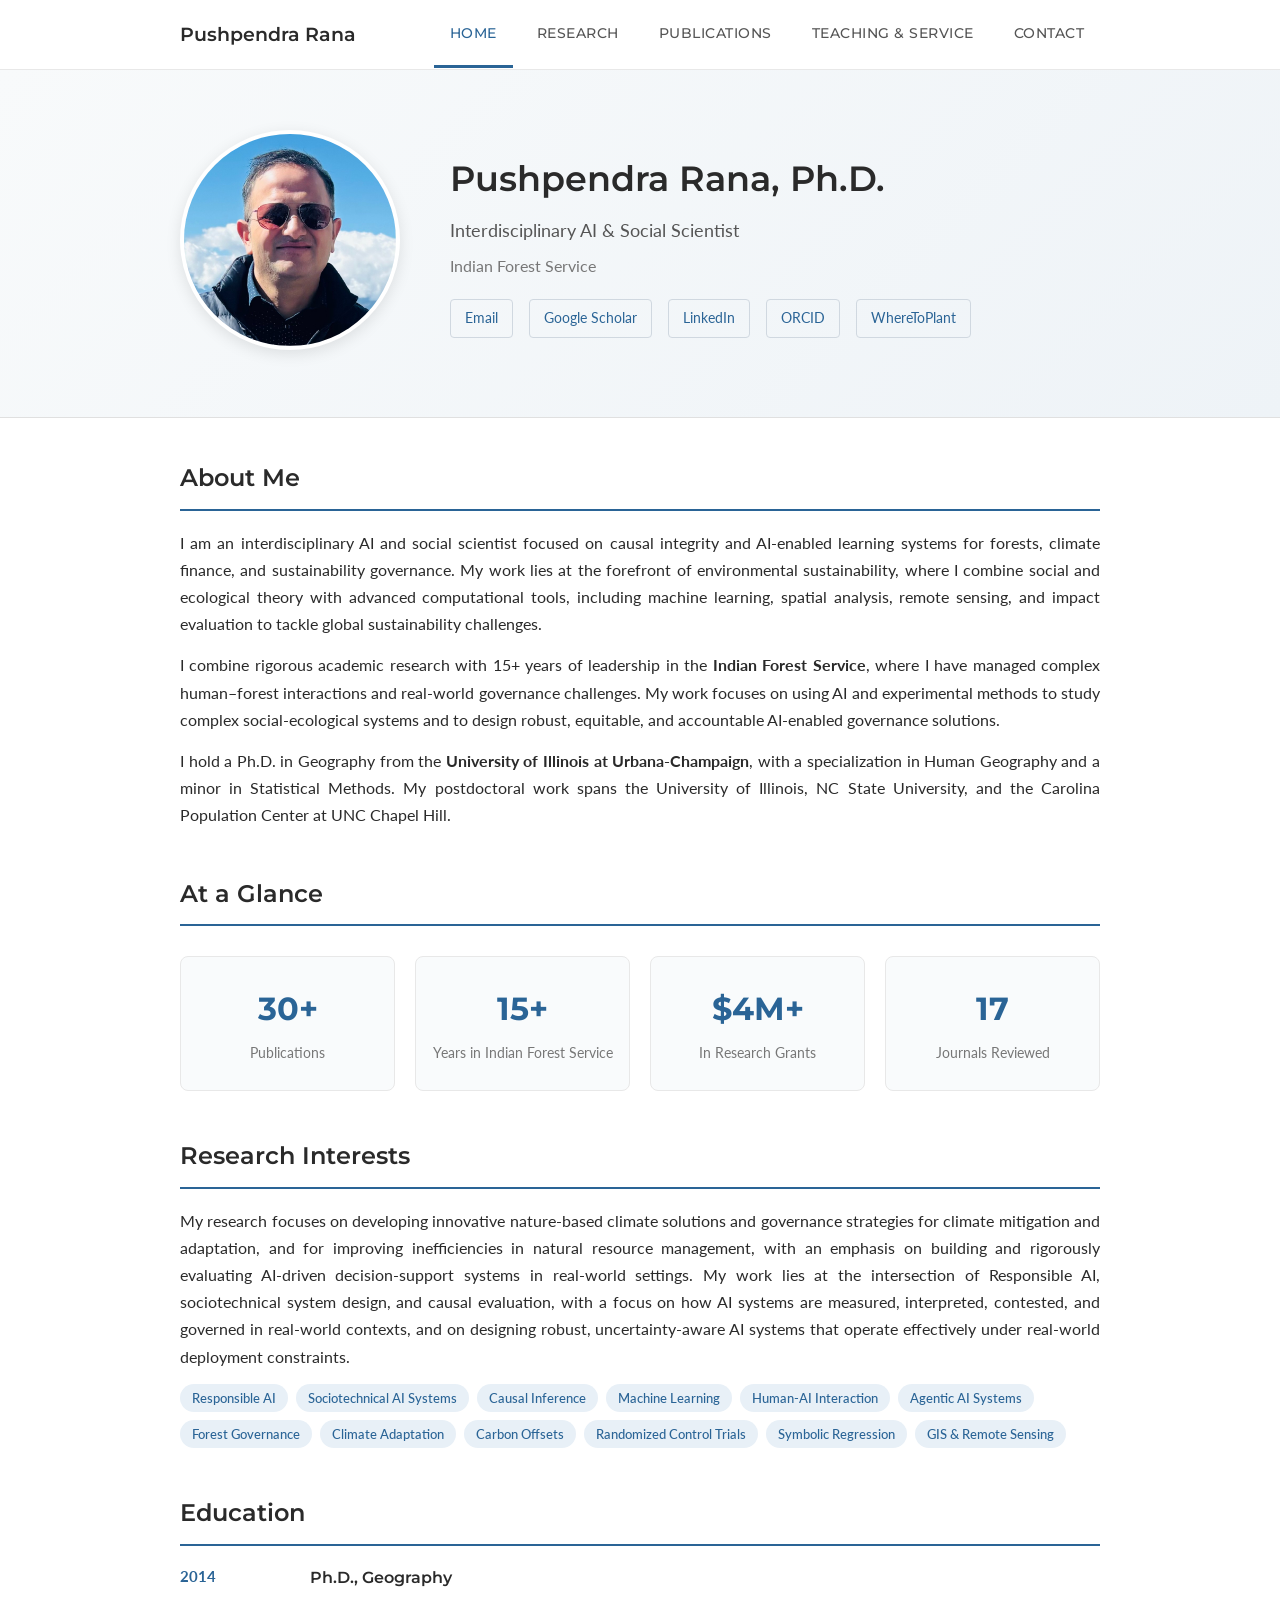
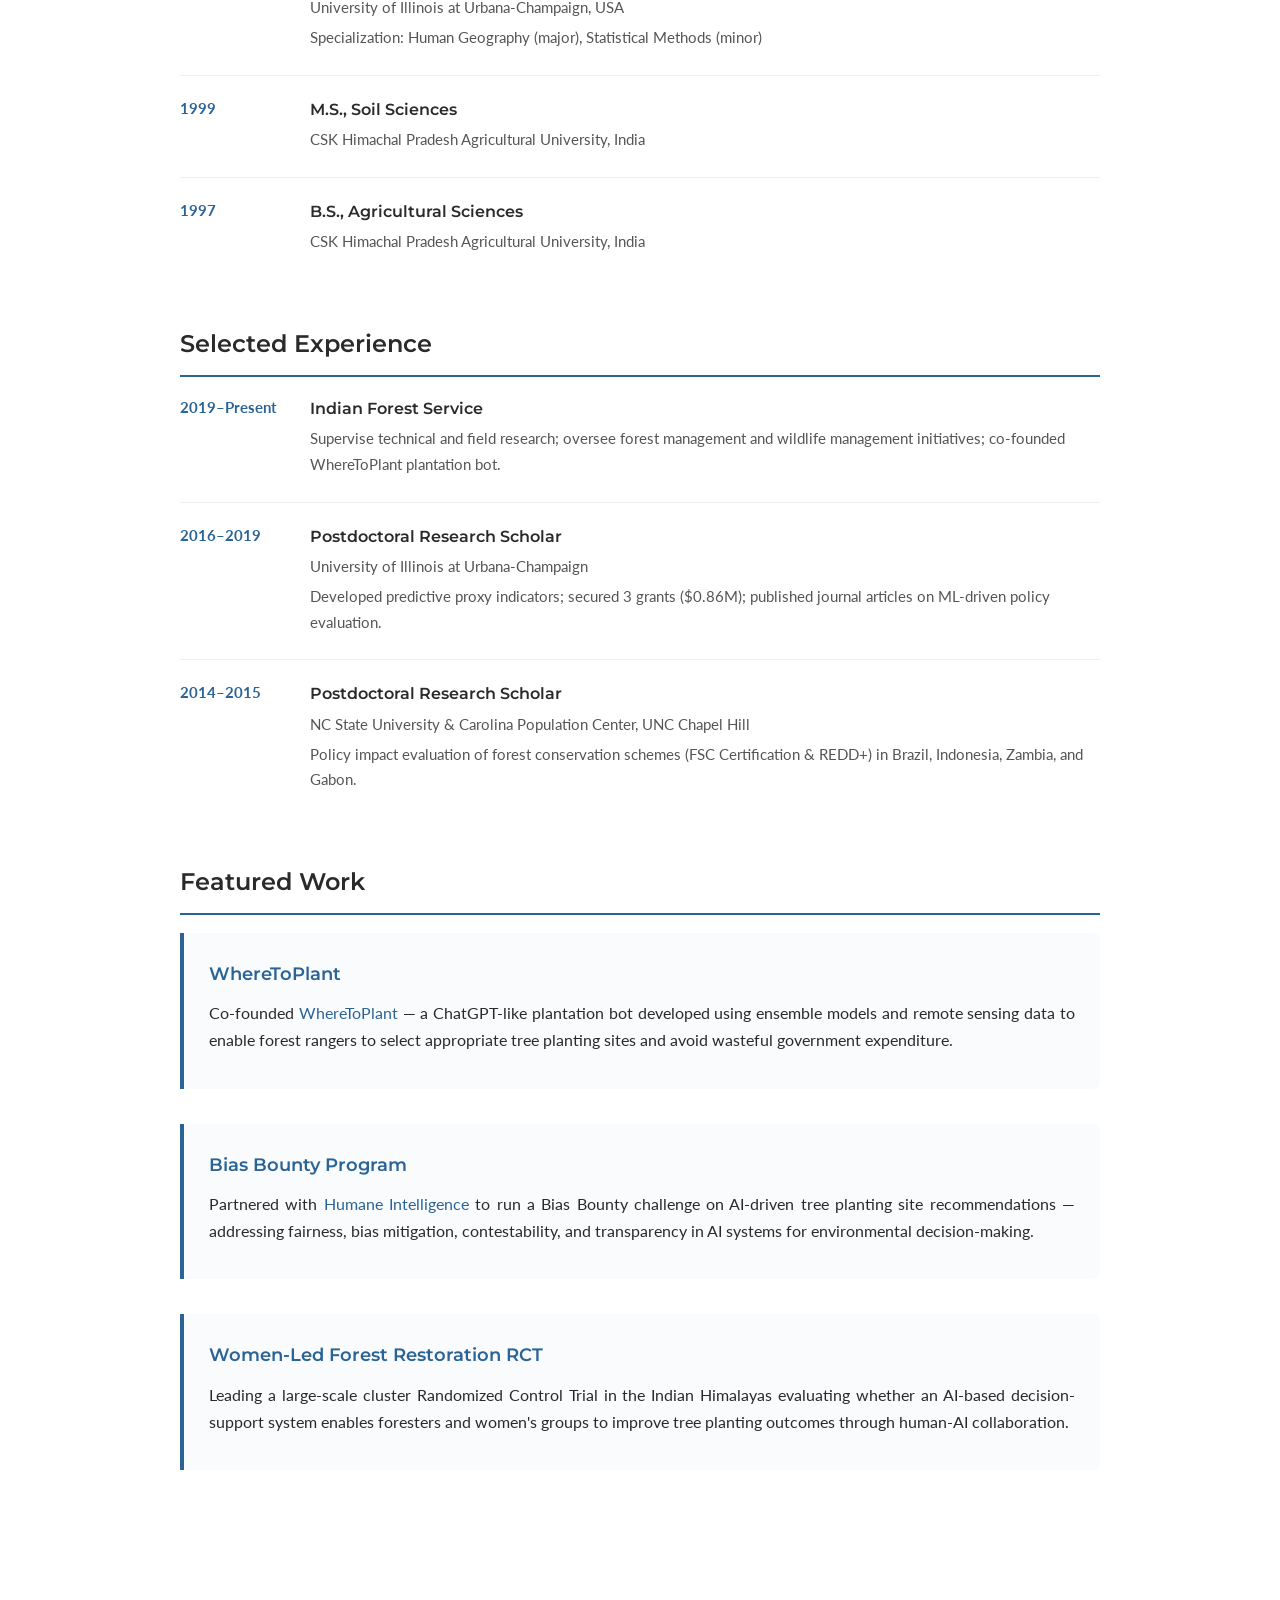
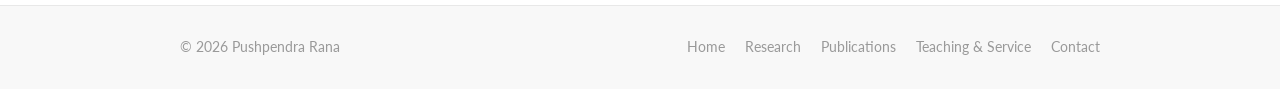
==== commit 9b61defc: "Update index.html" ====
--- a/index.html
+++ b/index.html
@@ -54,7 +54,7 @@
       <h2>About Me</h2>
       <p>
       I am an interdisciplinary AI and social scientist focused on causal integrity and AI-enabled learning systems for forests, climate finance, and sustainability governance.
-      My work lies at the forefront of environmental sustainability, where I combine social and ecological theory with advanced computational tools, including machine learning, spatial analysis, remote sensing, and impact evaluation, to tackle global sustainability challenges. 
+      My work lies at the forefront of environmental sustainability, where I combine social and ecological theory with advanced computational tools, including machine learning, spatial analysis, remote sensing, and impact evaluation to tackle global sustainability challenges. 
       <p>
         I combine rigorous academic research with 15+ years of leadership in the <strong>Indian Forest Service</strong>, where I have managed complex human&ndash;forest interactions and real-world governance challenges. My work focuses on using AI and experimental methods to study complex social-ecological systems and to design robust, equitable, and accountable AI-enabled governance solutions.
       </p>
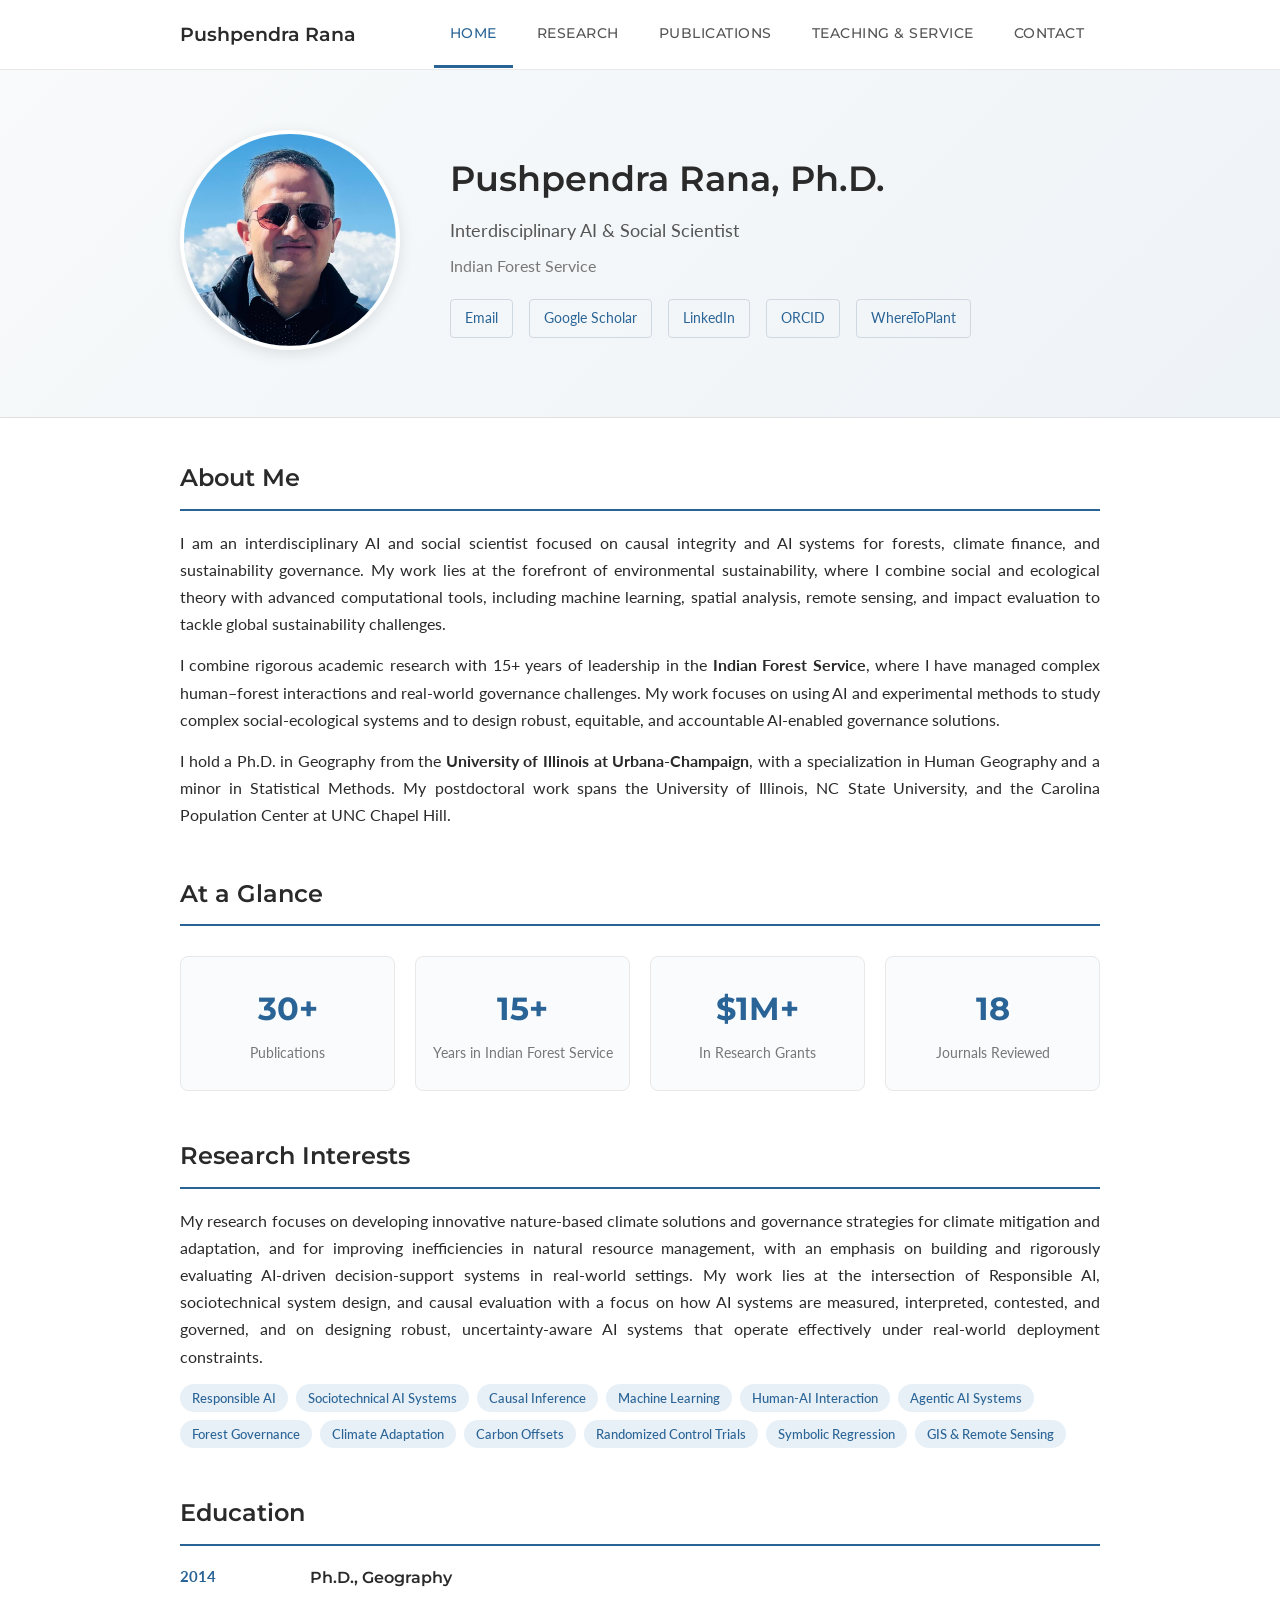
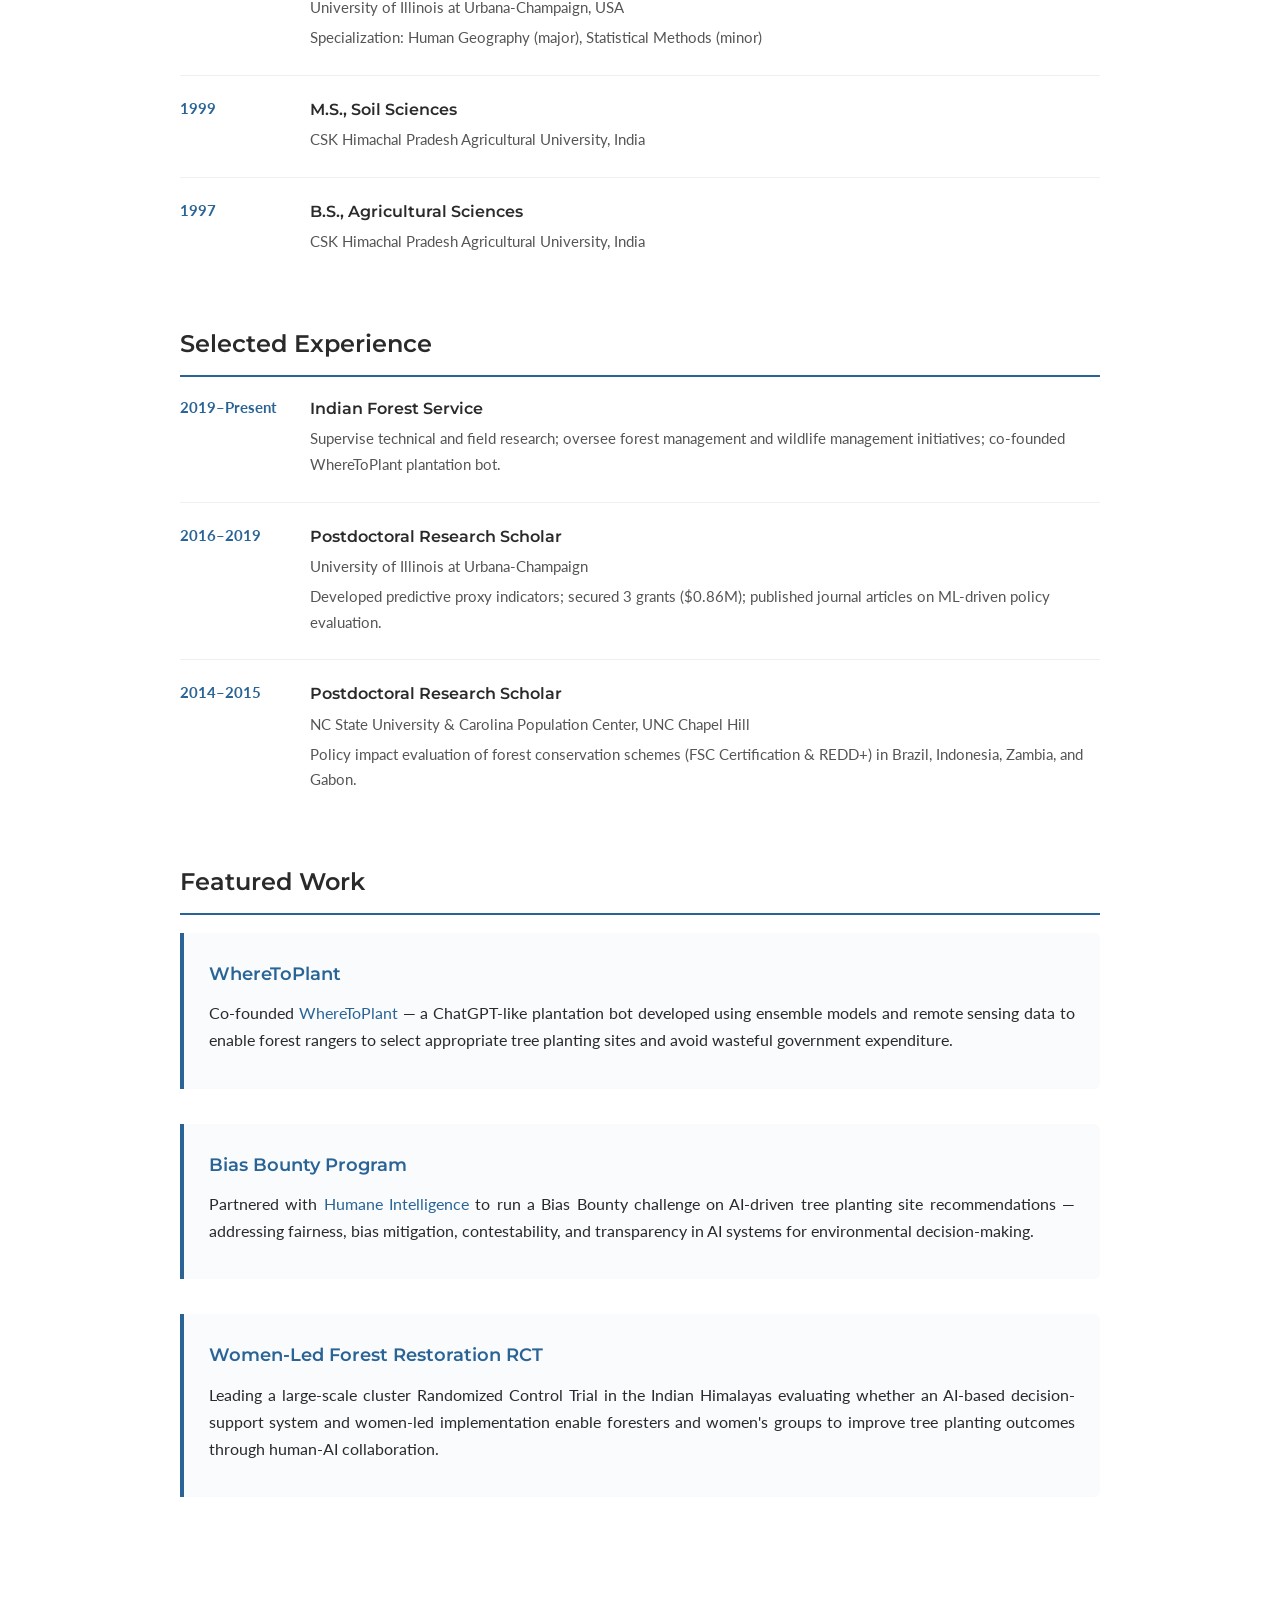
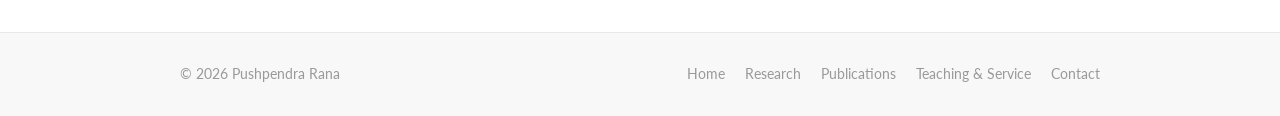
==== commit ce1bcfaf: "Update index.html" ====
--- a/index.html
+++ b/index.html
@@ -53,7 +53,7 @@
     <section class="section">
       <h2>About Me</h2>
       <p>
-      I am an interdisciplinary AI and social scientist focused on causal integrity and AI-enabled learning systems for forests, climate finance, and sustainability governance.
+      I am an interdisciplinary AI and social scientist focused on causal integrity and AI systems for forests, climate finance, and sustainability governance.
       My work lies at the forefront of environmental sustainability, where I combine social and ecological theory with advanced computational tools, including machine learning, spatial analysis, remote sensing, and impact evaluation to tackle global sustainability challenges. 
       <p>
         I combine rigorous academic research with 15+ years of leadership in the <strong>Indian Forest Service</strong>, where I have managed complex human&ndash;forest interactions and real-world governance challenges. My work focuses on using AI and experimental methods to study complex social-ecological systems and to design robust, equitable, and accountable AI-enabled governance solutions.
@@ -76,11 +76,11 @@
           <span class="label">Years in Indian Forest Service</span>
         </div>
         <div class="highlight-card">
-          <span class="number">$4M+</span>
+          <span class="number">$1M+</span>
           <span class="label">In Research Grants</span>
         </div>
         <div class="highlight-card">
-          <span class="number">17</span>
+          <span class="number">18</span>
           <span class="label">Journals Reviewed</span>
         </div>
       </div>
@@ -89,7 +89,7 @@
     <!-- Research Interests -->
     <section class="section">
       <h2>Research Interests</h2>
-      <p>My research focuses on developing innovative nature-based climate solutions and governance strategies for climate mitigation and adaptation, and for improving inefficiencies in natural resource management, with an emphasis on building and rigorously evaluating AI-driven decision-support systems in real-world settings. My work lies at the intersection of Responsible AI, sociotechnical system design, and causal evaluation, with a focus on how AI systems are measured, interpreted, contested, and governed in real-world contexts, and on designing robust, uncertainty-aware AI systems that operate effectively under real-world deployment constraints.  </p>
+      <p>My research focuses on developing innovative nature-based climate solutions and governance strategies for climate mitigation and adaptation, and for improving inefficiencies in natural resource management, with an emphasis on building and rigorously evaluating AI-driven decision-support systems in real-world settings. My work lies at the intersection of Responsible AI, sociotechnical system design, and causal evaluation with a focus on how AI systems are measured, interpreted, contested, and governed, and on designing robust, uncertainty-aware AI systems that operate effectively under real-world deployment constraints.  </p>
       </p>
       <div class="research-keywords">
         <span class="keyword">Responsible AI</span>
@@ -175,7 +175,7 @@
       </div>
       <div class="research-area">
         <h3>Women-Led Forest Restoration RCT</h3>
-        <p>Leading a large-scale cluster Randomized Control Trial in the Indian Himalayas evaluating whether an AI-based decision-support system enables foresters and women's groups to improve tree planting outcomes through human-AI collaboration.</p>
+        <p>Leading a large-scale cluster Randomized Control Trial in the Indian Himalayas evaluating whether an AI-based decision-support system and women-led implementation enable foresters and women's groups to improve tree planting outcomes through human-AI collaboration.</p>
       </div>
     </section>
 
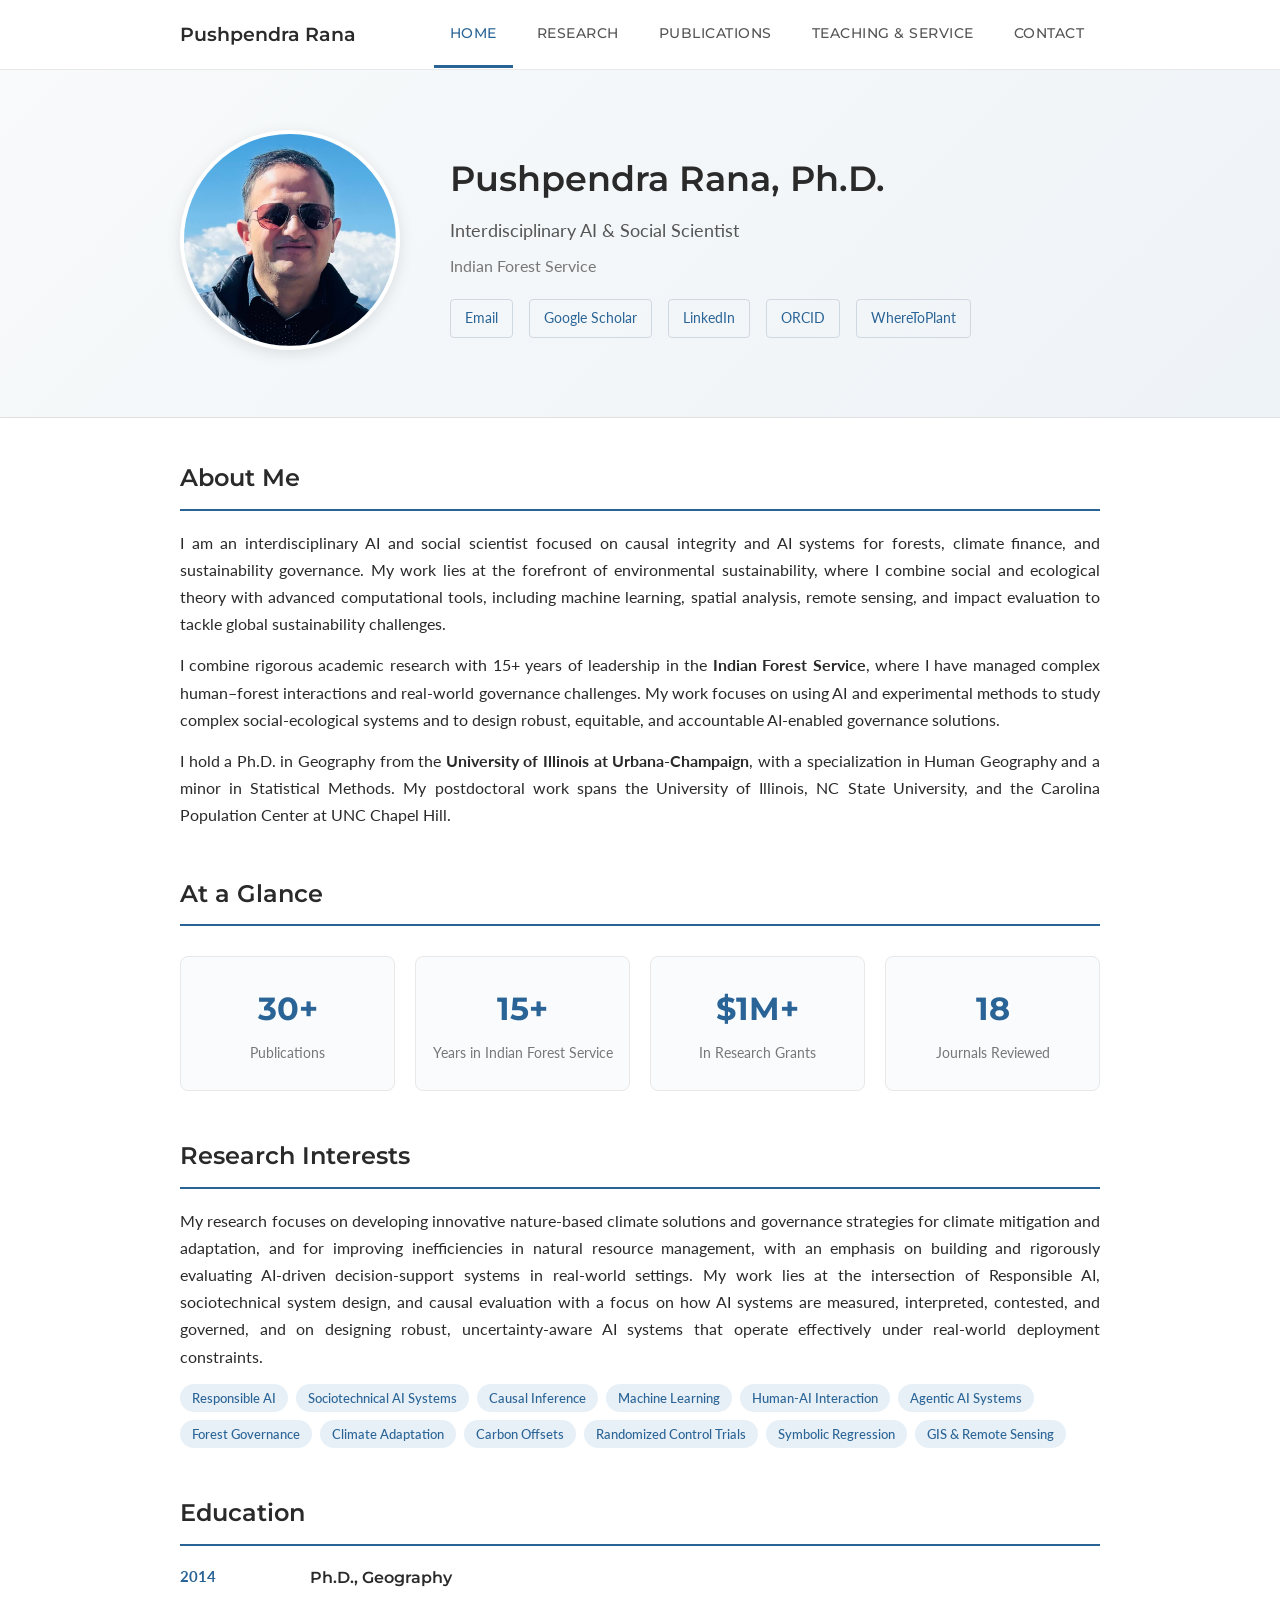
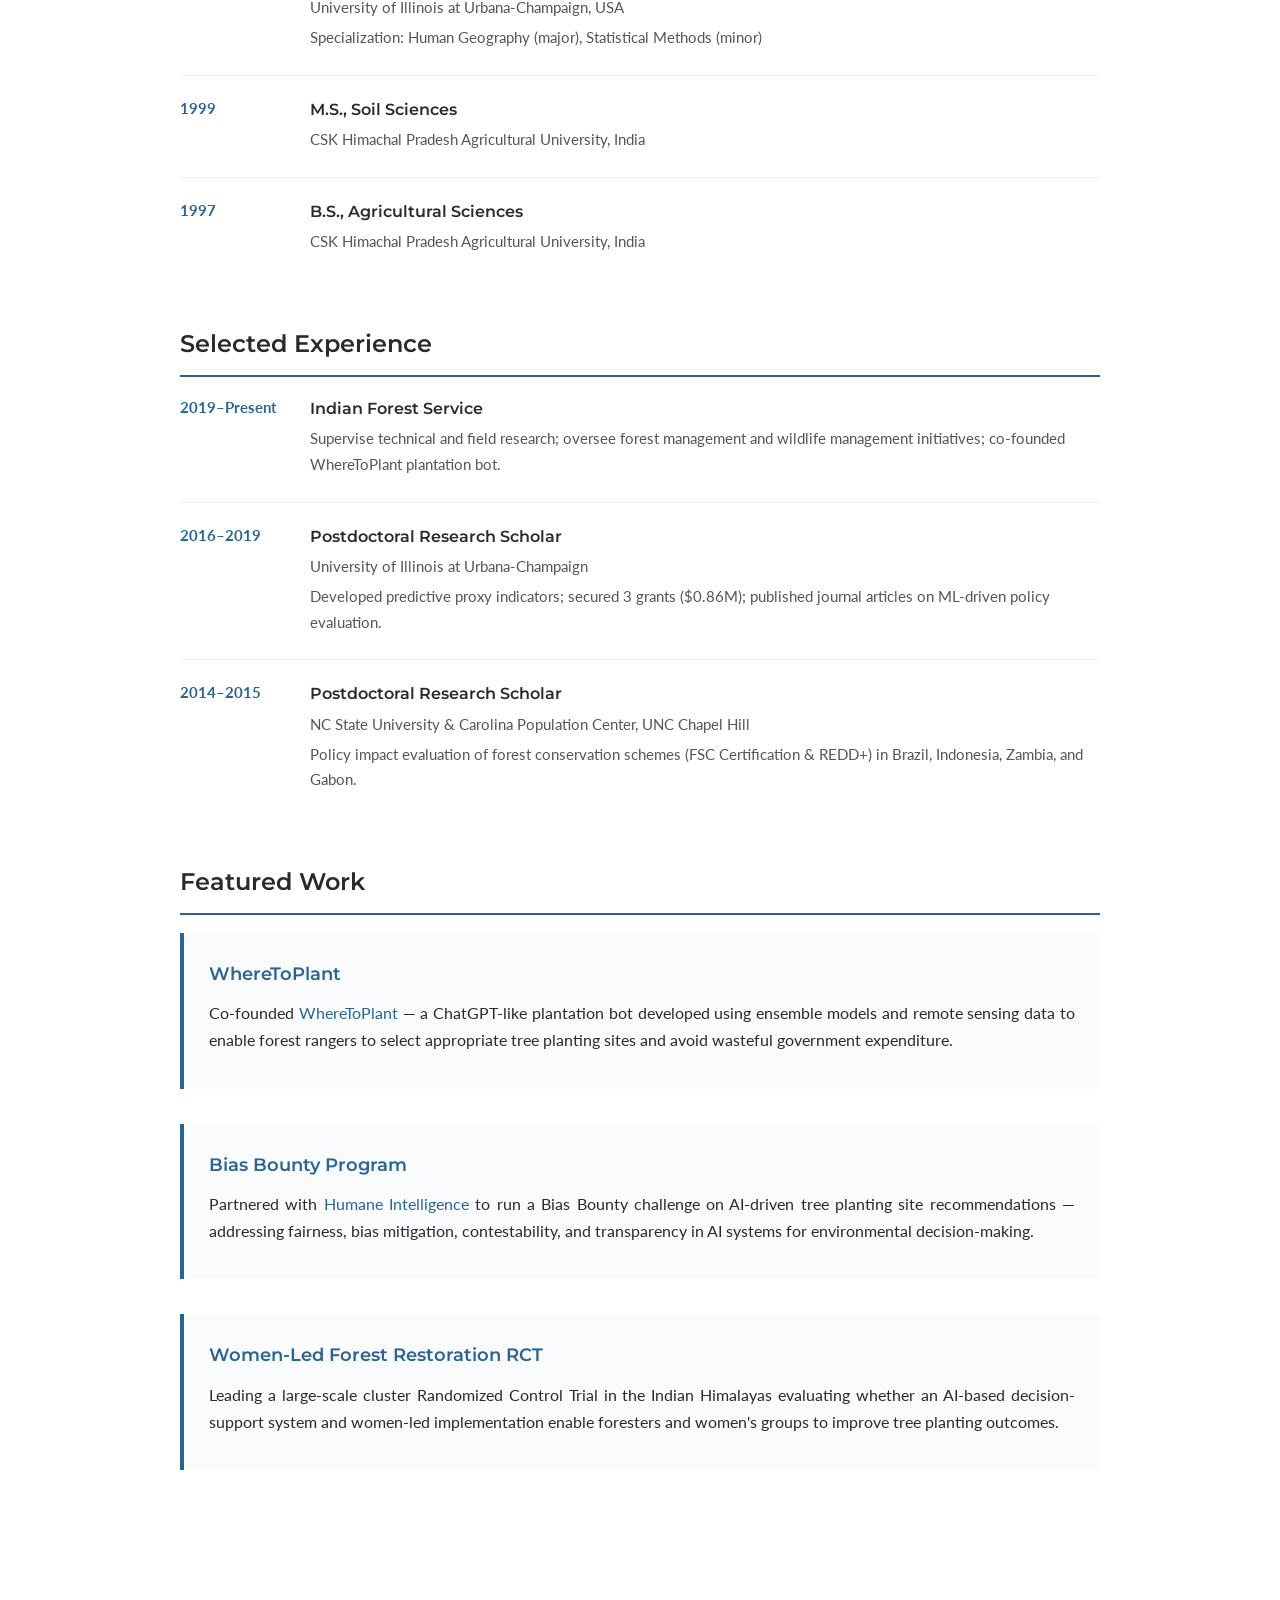
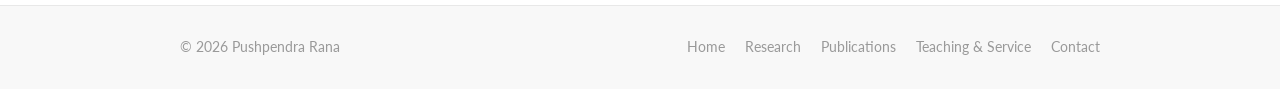
==== commit 49f629d9: "Update index.html" ====
--- a/index.html
+++ b/index.html
@@ -175,7 +175,7 @@
       </div>
       <div class="research-area">
         <h3>Women-Led Forest Restoration RCT</h3>
-        <p>Leading a large-scale cluster Randomized Control Trial in the Indian Himalayas evaluating whether an AI-based decision-support system and women-led implementation enable foresters and women's groups to improve tree planting outcomes through human-AI collaboration.</p>
+        <p>Leading a large-scale cluster Randomized Control Trial in the Indian Himalayas evaluating whether an AI-based decision-support system and women-led implementation enable foresters and women's groups to improve tree planting outcomes.</p>
       </div>
     </section>
 
